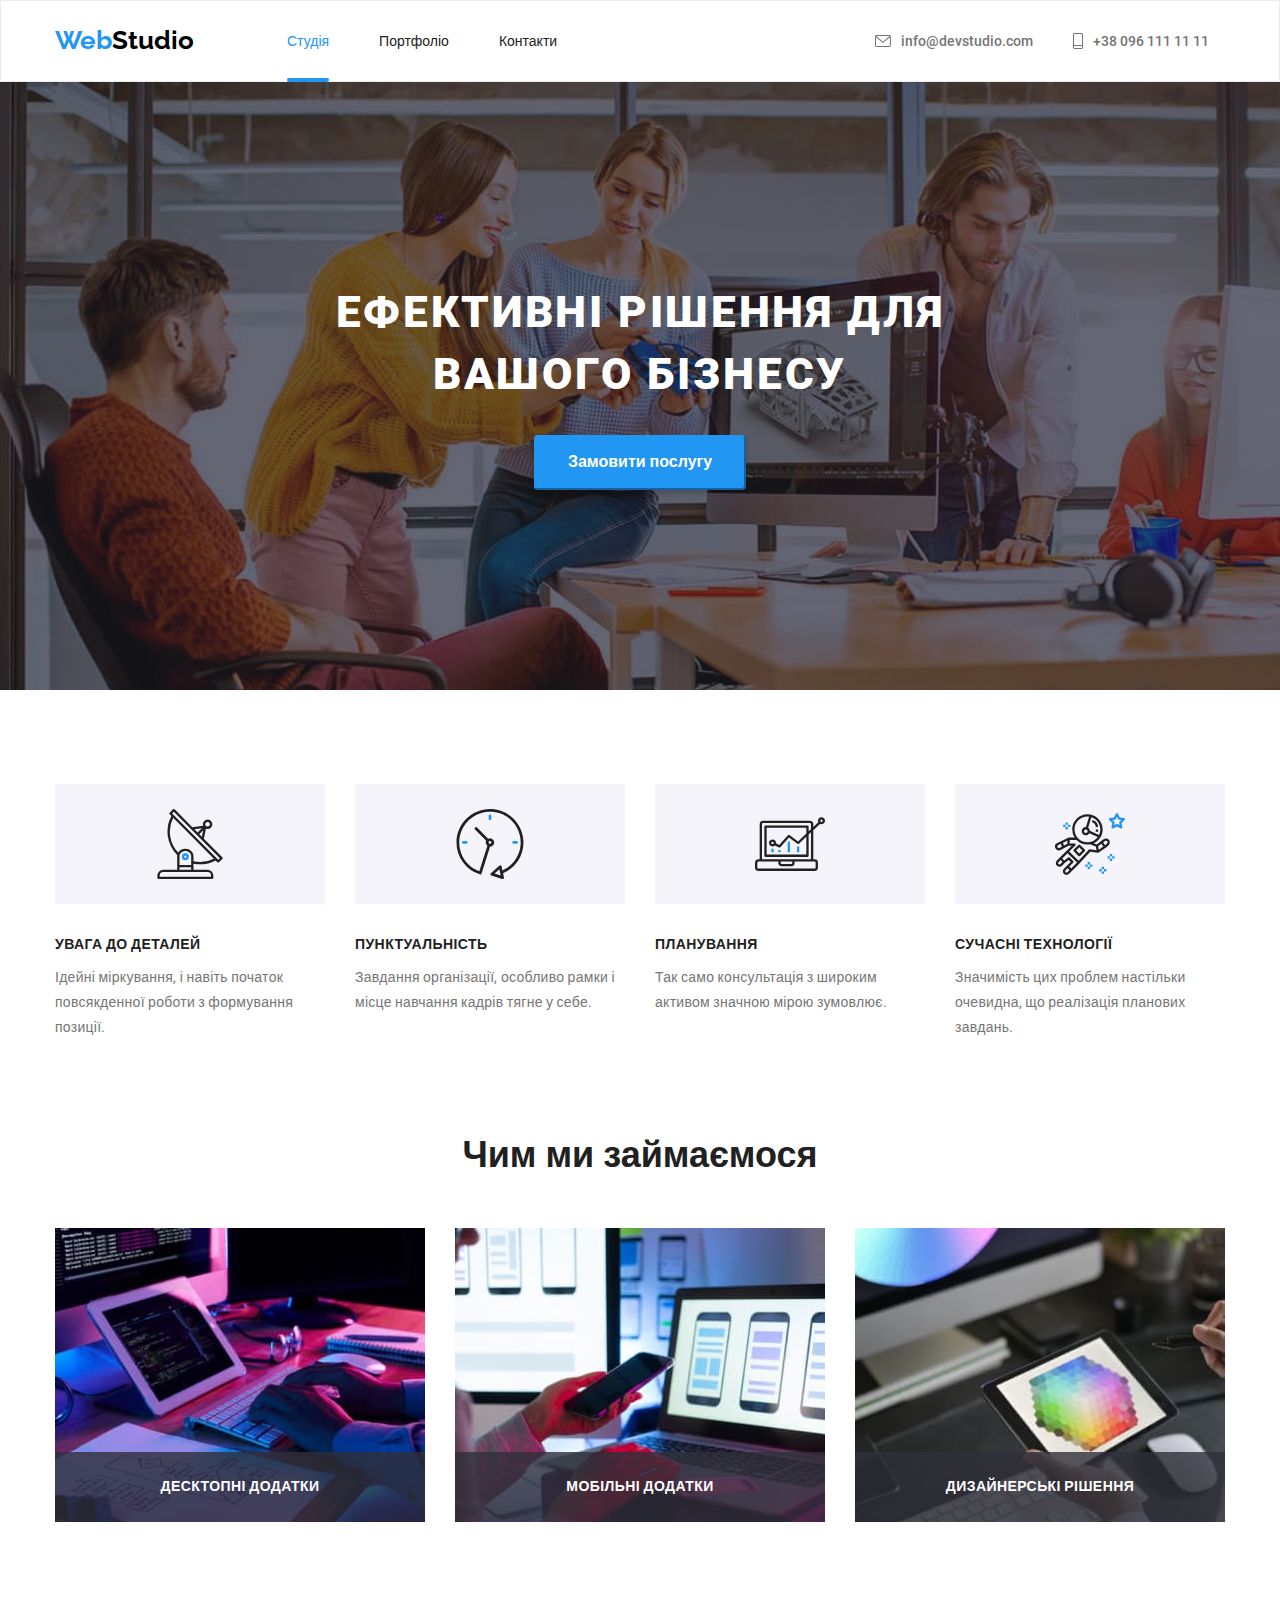
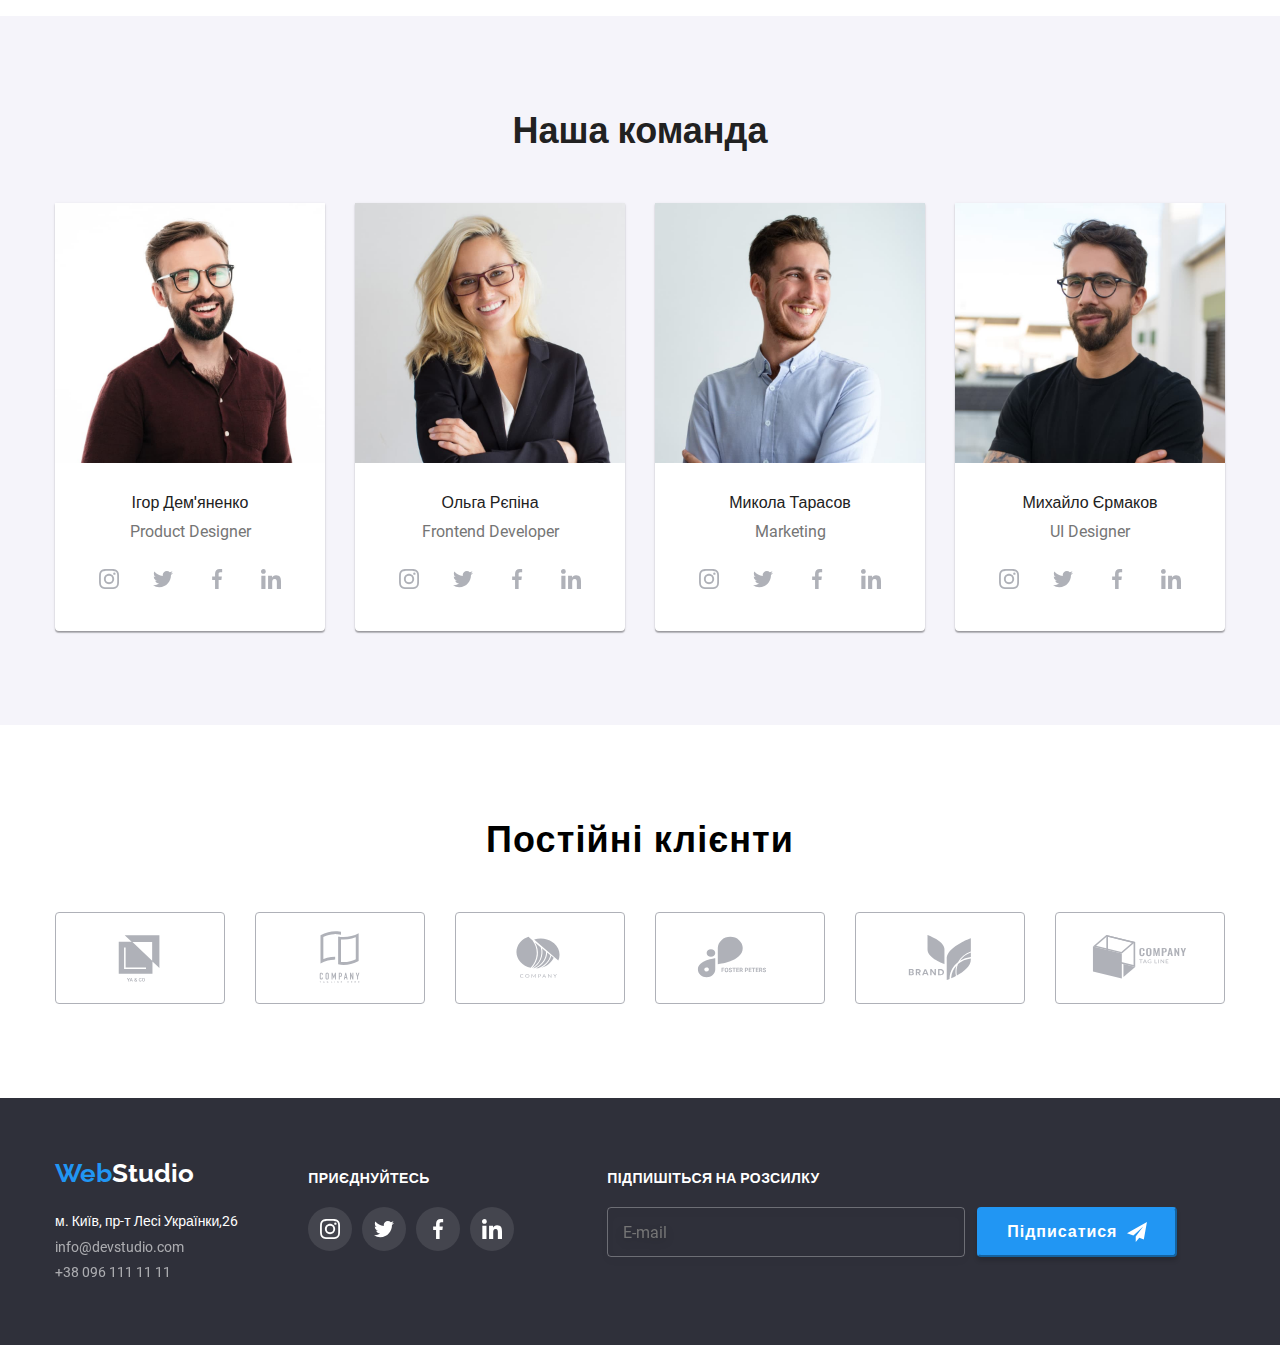
==== index.html @ 03b5e22e "Test BAM v1.3" ====
<!DOCTYPE html>
<html lang="uk">
<head>
  <meta charset="UTF-8">
  <meta http-equiv="X-UA-Compatible" content="IE=edge">
  <meta name="viewport" content="width=device-width, initial-scale=1.0">
  <title>Document</title>
  <link rel="stylesheet" href="https://cdn.jsdelivr.net/npm/modern-normalize@1.1.0/modern-normalize.min.css">
  <link href="https://fonts.googleapis.com/css2?family=Raleway:wght@700&family=Roboto:wght@400;500;700;900&display=swap"
    rel="stylesheet">
  <link rel="stylesheet" href="./css/main.min.css">
</head>
<body>
  <header class="header"> 
    <div class="container container__flex">
    <nav class="navigation">
      <a href="index.html" class="logo logo__header" >
        Web<span class="logo_dark">Studio</span></a>
      <ul class="site-nav">
        <li class="site-nav__list"> <a href="./index.html" class="site-nav__link site-nav__link_accent">Студія</a></li>
        <li class="site-nav__list"> <a href="./portfolio.html" class="site-nav__link">Портфоліо</a></li>
        <li class="site-nav__list"> <a href="" class="site-nav__link">Контакти</a></li>
      </ul>
    </nav>
    <ul class="auth-nav auth-nav__position">
      <li class="auth-nav__mail">
        <a href="mailto:info@devstudio.com" class="auth-nav__link">
          <svg aria-label="Імейл" class="auth-nav__icon" width="16px" height="12px">
        <use href="./images/SVG/symbol-defs.svg#icon-mail"></use>
        </svg>info@devstudio.com</a></li>
      <li class="auth-nav__tel">
        <a href="tell:+380961111111" class="auth-nav__link">
          <svg aria-label="Телефон" class="auth-nav__icon" width="10px" height="16px">
          <use href="./images/SVG/symbol-defs.svg#icon-phone"></use>
        </svg>+38 096 111 11 11</a></li>
    </ul>
  </div>
  </header>
  <main>
    <section class="main main__position">
      <div class="main__container">
    <h1 class="main__title">Ефективні рішення для вашого бізнесу</h1>
    <button type="button" class="button" data-modal-open>Замовити послугу</button>
      </div>
    </section>
  <section class="about-us about-us__position">
    <div class="container">
    <ul class="about-us__list"> 
    <li class="about-us__element">
      <div class="about-us__block">
      <svg width="70px" height="70px" aria-label="Антена">
      <use href="./images/SVG/symbol-defs.svg#icon-antenna"></use>
    </svg>
    </div>
      <h2 class="about-us__title">УВАГА ДО ДЕТАЛЕЙ</h2>
      <p class="about-us__description">Ідейні міркування, і навіть початок повсякденної роботи з формування позиції.</p>
    </li>
    <li class="about-us__element">
      <div class="about-us__block">
      <svg width="70px" height="70px" aria-label="Годинник">
        <use href="./images/SVG/symbol-defs.svg#icon-clock"></use>
      </svg>
    </div>
      <h2 class="about-us__title">ПУНКТУАЛЬНІСТЬ</h2>
      <p class="about-us__description">Завдання організації, особливо рамки і місце навчання кадрів тягне у себе.</p>
    </li>
    <li class="about-us__element">
      <div class="about-us__block">
      <svg width="70px" height="70px" aria-label="Діаграмма">
        <use href="./images/SVG/symbol-defs.svg#icon-diagram"></use>
      </svg>
    </div>
      <h2 class="about-us__title">ПЛАНУВАННЯ</h2>
      <p class="about-us__description">Так само консультація з широким активом значною мірою зумовлює.</p>
    </li>
    <li class="about-us__element">
      <div class="about-us__block">
      <svg width="70px" height="70px" aria-label="Астронавт">
        <use href="./images/SVG/symbol-defs.svg#icon-astronaut"></use>
      </svg>
    </div>
      <h2 class="about-us__title">СУЧАСНІ ТЕХНОЛОГІЇ</h2>
      <p class="about-us__description">Значимість цих проблем настільки очевидна, що реалізація планових завдань.</p>
    </li>
  </ul>
</div>
  </section>
  <section class="examples examples__position">
    <div class="container container__position_xmpls">
    <h2 class="examples__title">Чим ми займаємося</h2>
    <ul class="examples__list">
    <li class="examples__element">
      <img src="./images/about/img_1.jpg" alt="Розробка" width="370" height="294">
    <p class="examples__description">Десктопні додатки</p>
  </li>
    <li class="examples__element">
      <img src="./images/about/img_2.jpg" alt="Тестування" width="370" height="294">
    <p class="examples__description">Мобільні додатки</p>
</li>
    <li class="examples__element">
      <img src="./images/about/img_3.jpg" alt="Дизайн" width="370" height="294">
    <p class="examples__description">Дизайнерські рішення</p>
  </li>
    </ul>
  </div>
  </section>
  <section class="our-team our-team__paddings">
    <div class="container container__position_ourt">
    <h2 class="our-team__title">Наша команда</h2>
    <ul class="our-team__members">  
  <li class="our-team__list">
    <img src="./images/team/igor.jpg" alt="Ігор" width="270" height="260">
    <h3 class="our-team__names">Ігор Дем'яненко</h3>
    <p class="our-team__position">Product Designer</p>
    <ul class="our-team__logo">
      <li>
        <a href="https://www.instagram.com/" class="our-team__link">
      <svg width="20px" height="20px" aria-label="Інстаграм">
        <use href="./images/SVG/symbol-defs.svg#icon-instagram"></use>
      </svg>
    </a>
    </li>
    <li>
      <a href="https://twitter.com/" class="our-team__link">
      <svg width="20px" height="20px" aria-label="Твітер">
      <use href="./images/SVG/symbol-defs.svg#icon-twitter"></use>
    </svg>
  </a>
  </li>
    <li>
      <a href="https://www.facebook.com/" class="our-team__link">
      <svg width="20px" height="20px" aria-label="Фейсбук">
      <use href="./images/SVG/symbol-defs.svg#icon-facebook"></use>
    </svg>
  </a>
  </li>
    <li>
      <a href="https://www.linkedin.com/" class="our-team__link">
      <svg width="20px" height="20px" aria-label="Лінкедін">
      <use href="./images/SVG/symbol-defs.svg#icon-linkedin"></use>
    </svg>
  </a>
  </li>
</ul>
  </li>
  <li class="our-team__list">
    <img src="./images/team/olga.jpg" alt="Оля" width="270" height="260">
    <h3 class="our-team__names">Ольга Рєпіна</h3>
    <p class="our-team__position">Frontend Developer</p>
      <ul class="our-team__logo">
        <li>
          <a href="https://www.instagram.com/" class="our-team__link">
            <svg width="20px" height="20px" aria-label="Інстаграм">
              <use href="./images/SVG/symbol-defs.svg#icon-instagram"></use>
            </svg>
          </a>
        </li>
        <li>
          <a href="https://twitter.com/" class="our-team__link">
            <svg width="20px" height="20px" aria-label="Твітер">
              <use href="./images/SVG/symbol-defs.svg#icon-twitter"></use>
            </svg>
          </a>
        </li>
        <li>
          <a href="https://www.facebook.com/" class="our-team__link">
            <svg width="20px" height="20px" aria-label="Фейсбук">
              <use href="./images/SVG/symbol-defs.svg#icon-facebook"></use>
            </svg>
          </a>
        </li>
        <li>
          <a href="https://www.linkedin.com/" class="our-team__link">
            <svg width="20px" height="20px" aria-label="Лінкедін">
              <use href="./images/SVG/symbol-defs.svg#icon-linkedin"></use>
            </svg>
          </a>
        </li>
      </ul>
  </li>
  <li class="our-team__list">
    <img src="./images/team/kolya.jpg" alt="Микола" width="270" height="260">
    <h3 class="our-team__names">Микола Тарасов</h3>
    <p class="our-team__position">Marketing</p>
      <ul class="our-team__logo">
        <li>
          <a href="https://www.instagram.com/" class="our-team__link">
            <svg width="20px" height="20px" aria-label="Інстаграм">
              <use href="./images/SVG/symbol-defs.svg#icon-instagram"></use>
            </svg>
          </a>
        </li>
        <li>
          <a href="https://twitter.com/" class="our-team__link">
            <svg width="20px" height="20px" aria-label="Твітер">
              <use href="./images/SVG/symbol-defs.svg#icon-twitter"></use>
            </svg>
          </a>
        </li>
        <li>
          <a href="https://www.facebook.com/" class="our-team__link">
            <svg width="20px" height="20px" aria-label="Фейсбук">
              <use href="./images/SVG/symbol-defs.svg#icon-facebook"></use>
            </svg>
          </a>
        </li>
        <li>
          <a href="https://www.linkedin.com/" class="our-team__link">
            <svg width="20px" height="20px" aria-label="Лінкедін">
              <use href="./images/SVG/symbol-defs.svg#icon-linkedin"></use>
            </svg>
          </a>
        </li>
      </ul>
  </li>
  <li class="our-team__list">
    <img src="./images/team/mike.jpg" alt="Міша" width="270" height="260">
    <h3 class="our-team__names">Михайло Єрмаков</h3>
    <p class="our-team__position">UI Designer</p>
      <ul class="our-team__logo">
        <li>
          <a href="https://www.instagram.com/" class="our-team__link">
            <svg width="20px" height="20px" aria-label="Інстаграм">
              <use href="./images/SVG/symbol-defs.svg#icon-instagram"></use>
            </svg>
          </a>
        </li>
        <li>
          <a href="https://twitter.com/" class="our-team__link">
            <svg width="20px" height="20px" aria-label="Твітер">
              <use href="./images/SVG/symbol-defs.svg#icon-twitter"></use>
            </svg>
          </a>
        </li>
        <li>
          <a href="https://www.facebook.com/" class="our-team__link">
            <svg width="20px" height="20px" aria-label="Фейсбук">
              <use href="./images/SVG/symbol-defs.svg#icon-facebook"></use>
            </svg>
          </a>
        </li>
        <li>
          <a href="https://www.linkedin.com/" class="our-team__link">
            <svg width="20px" height="20px" aria-label="Лінкедін">
              <use href="./images/SVG/symbol-defs.svg#icon-linkedin"></use>
            </svg>
          </a>
        </li>
      </ul>
  </li>
</ul>
</div>
  </section>
  <section class="our-clients our-clients__position">
    <div class="container">
    <h2 class="our-clients__title">Постійні клієнти</h2>
    <ul class="our-clients__list">
    <li class="our-clients__example"><a href="http://www.yasolicitors.co.uk/" class="our-clients__link"> 
      <svg width="106px" height="60px" aria-label="Йа_и_ко">
        <use href="./images/SVG/symbol-defs.svg#icon-Logo_1">
        </use>
      </svg>
    </a>
  </li>
    <li class="our-clients__example"><a href="https://goit.ua/" class="our-clients__link">
      <svg width="106px" height="60px" aria-label="Гоу_айті">
      <use href="./images/SVG/symbol-defs.svg#icon-Logo_2">
      </use>
    </svg>
  </a>
</li>
    <li class="our-clients__example"><a href="https://goit.ua/" class="our-clients__link">
      <svg width="106px" height="60px" aria-label="Гоу_айті">
      <use href="./images/SVG/symbol-defs.svg#icon-Logo_3">
      </use>
    </svg>
  </a>
</li>
    <li class="our-clients__example"><a href="https://www.petersandfoster.com/" class="our-clients__link">
      <svg width="106px" height="60px" aria-label="Питерс_и_Фостер">
      <use href="./images/SVG/symbol-defs.svg#icon-Logo_4">
      </use>
    </svg>
  </a>
</li>
    <li class="our-clients__example"><a href="https://goit.ua/" class="our-clients__link">
      <svg width="106px" height="60px" aria-label="Гоу_айті">
      <use href="./images/SVG/symbol-defs.svg#icon-Logo_5">
      </use>
    </svg>
  </a>
  </li>
    <li class="our-clients__example"><a href="https://goit.ua/" class="our-clients__link">
      <svg width="106px" height="60px" aria-label="Гоу_айті">
      <use href="./images/SVG/symbol-defs.svg#icon-Logo_6">
      </use>
    </svg>
  </a>
  </li>
  </ul>
</div>
  </section>
  </main>
<footer class="footer footer__position">
  <div class="container container__position_foo">
    <div class="footer__contacts">
      <a href="index.html" class="logo logo__footer">
        Web<span class="logo_light">Studio</span></a>
          <address>
            <ul class="footer__list">
              <li><a class="footer__list_adress"target="_blank" href="https://goo.gl/maps/uGCBGbxVBMCukeLk7">м. Київ, пр-т Лесі Українки,26</a></li>
              <li><a class="footer__list_adress footer__list_adress-contacts" href="mailto:info@devstudio.com">info@devstudio.com</a></li>
              <li><a class="footer__list_adress footer__list_adress-contacts" href="tell:+380961111111">+38 096 111 11 11</a></li>
                </ul>
          </address>
    </div>
  <div class="invite invite__position">
    <h2 class="invite__title">приєднуйтесь</h2>
      <ul class="invite__list">
        <li>
          <a href="https://www.instagram.com/" class="invite__link">
            <svg width="20px" height="20px" aria-label="Інстаграм">
              <use href="./images/SVG/symbol-defs.svg#icon-instagram"></use>
                </svg>
                  </a>
                    </li>
        <li>
          <a href="https://twitter.com/" class="invite__link">
            <svg width="20px" height="20px" aria-label="Твітер">
              <use href="./images/SVG/symbol-defs.svg#icon-twitter"></use>
                </svg>
                  </a>
                    </li>
        <li>
          <a href="https://www.facebook.com/" class="invite__link">
            <svg width="20px" height="20px" aria-label="Фейсбук">
              <use href="./images/SVG/symbol-defs.svg#icon-facebook"></use>
                </svg>
                  </a>
                    </li>
        <li>
          <a href="https://www.linkedin.com/" class="invite__link">
            <svg width="20px" height="20px" aria-label="Лінкедін">
              <use href="./images/SVG/symbol-defs.svg#icon-linkedin"></use>
                </svg>
                  </a>
                    </li>
      </ul>
  </div>
  <div>
  <form class="invite-button">
    <label>
            <span class="invite-button__text">Підпишіться на розсилку</span>
            <input class="invite-button__input" name="Підписка" type="email" placeholder="E-mail" required>
        </label>
        <button type="submit" class="button invite-button__footer">
            Підписатися
            <svg width="24px" height="24px">
                <use href="./images/SVG/symbol-defs.svg#icon-send"></use></svg>
        </button>
      </form>
    </div>
    </div>
    </div>
    </footer>
  <div class="backdrop backdrop__is-hidden" data-modal>
    <div class="modal">
      <button type="button" class="modal__btn-close" data-modal-close>
        <svg aria-label="Закрити вікно" width="18" height="18">
          <use href="./images/SVG/symbol-defs.svg#icon-close"></use>
        </svg>
      </button>
      <p class="modal__title">Залиште свої дані, ми вам передзвонимо</p>
        <form class="modal__form">
          <label>
            <span class="modal__span">Ім'я</span>
          <div class="modal__svg">
            <input class="modal__input" name="Ім'я" type="text" required pattern="[a-zA-Zа-яА-ЯІіЇї']+">
          <svg aria-label="Персона" width="18px" height="18px" class="modal__svg-img">
            <use href="./images/SVG/symbol-defs.svg#icon-person"></use>
          </svg>
        </div>
        </label>
        <label>
          <span class="modal__span">Телефон</span>
          <div class="modal__svg">
          <input class="modal__input" name="Телефон" type="tel" required pattern="[0-9]{3}-[0-9]{3}-[0-9]{2}-[0-9]{2}" title="xxx-xxx-xx-xx">
          <svg aria-label="Телефон" width="18px" height="18px" class="modal__svg-img">
            <use href="./images/SVG/symbol-defs.svg#icon-phone-black"></use>
          </svg>
        </div>
        </label>
        <label>
          <span class="modal__span">Пошта</span>
          <div class="modal__svg">
          <input class="modal__input" name="Пошта" type="email" required>
          <svg aria-label="Лист" width="18px" height="18px" class="modal__svg-img">
            <use href="./images/SVG/symbol-defs.svg#icon-email"></use>
          </svg>
        </div>
        </label>
        <label>
          <span class="modal__span">Коментар</span>
        <textarea class="modal__textarea" name="Коментар" placeholder="Введіть текст"></textarea>
      </label>
      <label class="modal__checkbox">
        <input class="modal__input-checkbox" type="checkbox" name="Умови договору" required>
        <svg class="modal__svg-border" width="16px" height="15px">
          <use href="./images/SVG/symbol-defs.svg#icon-Vector"></use>
        </svg>
        <svg class="modal__svg-focus" width="16px" height="15px">
          <use href="./images/SVG/symbol-defs.svg#icon-check"></use>
        </svg>
        <span class="modal__span-checkbox">Погоджуюся з розсилкою та приймаю&nbsp;</span>  
        <a class="modal__link" href="">Умови договору</a>
      </label>
      <button type="submit" class="button modal__button_send">Відправити</button>
        </form>
  </div>
  </div>
  <script src="./javascript/modal.js"></script>
</body>
</html>
---- css/main.min.css ----
:root{--logo-span: #000000;--buttons-links: #2196F3;--title-color: #212121;--txt-about: #757575;--adress-color: #FFFFFF;--buttons-bg: #F5F4FA;--background-color: #2F303A;--link-active: red;--border-color: #EEEEEE;--border-header-color: #ECECEC;--bg-main: #C4C4C4;--clients-border: #AFB1B8;--color-blue-two: #188CE8}@font-face{font-family:"Raleway";font-style:normal;font-weight:700;src:url("/fonts/raleway700/");src:local("Raleway"),url("/fonts/raleway700/raleway-v28-latin-700.eot") format("embedded-opentype"),url("/fonts/raleway700/raleway-v28-latin-700.woff2") format("woff2"),url("/fonts/raleway700/raleway-v28-latin-700.woff") format("woff"),url("/fonts/raleway700/raleway-v28-latin-700.ttf") format("truetype"),url("/fonts/raleway700/raleway-v28-latin-700.svg") format("svg")}@font-face{font-family:"Roboto";font-style:normal;font-weight:400;src:url("/fonts/roboto400/");src:local("Roboto"),url("/fonts/roboto400/roboto-v30-latin-regular.eot") format("embedded-opentype"),url("/fonts/roboto400/roboto-v30-latin-regular.woff2") format("woff2"),url("/fonts/roboto400/roboto-v30-latin-regular.woff") format("woff"),url("/fonts/roboto400/roboto-v30-latin-regular.ttf") format("truetype"),url("/fonts/roboto400/roboto-v30-latin-regular.svg") format("svg")}@font-face{font-family:"Roboto";font-style:normal;font-weight:500;src:url("/fonts/roboto500/");src:local("Roboto"),url("/fonts/roboto500/roboto-v30-latin-500.eot") format("embedded-opentype"),url("/fonts/roboto500/roboto-v30-latin-500.woff2") format("woff2"),url("/fonts/roboto500/roboto-v30-latin-500.woff") format("woff"),url("/fonts/roboto500/roboto-v30-latin-500.ttf") format("truetype"),url("/fonts/roboto500/roboto-v30-latin-500.svg") format("svg")}@font-face{font-family:"Roboto";font-style:normal;font-weight:700;src:url("/fonts/roboto700/");src:local("Roboto"),url("/fonts/roboto700/roboto-v30-latin-700.eot") format("embedded-opentype"),url("/fonts/roboto700/roboto-v30-latin-700.woff2") format("woff2"),url("/fonts/roboto700/roboto-v30-latin-700.woff") format("woff"),url("/fonts/roboto700/roboto-v30-latin-700.ttf") format("truetype"),url("/fonts/roboto700/roboto-v30-latin-700.svg") format("svg")}.backdrop__is-hidden{visibility:hidden;opacity:0;pointer-events:none}body{font-family:Roboto,sans-serif;color:var(--logo-span)}h1,h2,h3,h4,p{margin-top:0;margin-bottom:0}img{display:block;max-width:100%;height:auto}button,a{cursor:pointer}li{list-style-type:none}a{text-decoration:none}ul,ol{margin-top:0;margin-bottom:0;padding-left:0}.container{width:1200px;margin-left:auto;margin-right:auto;padding-left:15px;padding-right:15px}.button{display:flex;align-items:center;text-align:center;font-weight:700;font-size:16px;line-height:1.9;color:var(--adress-color);border-radius:4px;padding-top:10px;padding-bottom:10px;padding-left:32px;padding-right:32px;border-color:var(--buttons-links);background-color:var(--buttons-links);box-shadow:0px 4px 4px rgba(0,0,0,.15)}.logo{font-family:Raleway,sans-serif;font-weight:700;font-size:26px;line-height:1.2;color:var(--buttons-links)}.backdrop{position:fixed;top:0;left:0;width:100%;height:100%;background-color:rgba(0,0,0,.2);z-index:100;transition:opacity 250ms cubic-bezier(0.4, 0, 0.2, 1),visibility 250ms cubic-bezier(0.4, 0, 0.2, 1)}.modal{padding:40px;position:absolute;top:50%;left:50%;transform:translate(-50%, -50%);width:528px;background-color:var(--adress-color);box-shadow:0px 1px 3px rgba(0,0,0,.12),0px 1px 1px rgba(0,0,0,.14),0px 2px 1px rgba(0,0,0,.2);border-radius:4px}.modal__btn-close{position:absolute;top:8px;right:8px;display:flex;align-items:center;justify-content:center;width:30px;height:30px;background-color:var(--adress-color);border:1px solid rgba(0,0,0,.1);border-radius:50%;transition:fill 250ms cubic-bezier(0.4, 0, 0.2, 1)}.modal__title{margin-bottom:12px;font-weight:700;font-size:20px;line-height:1.1;text-align:center;letter-spacing:.03em;color:var(--title-color)}.modal__form{display:flex;flex-direction:column;text-align:center}.modal__btn-close:hover{fill:var(--buttons-links)}.modal__span{display:block;text-align:left;margin-top:10px;margin-bottom:4px;font-size:12px;line-height:1.2;letter-spacing:.01em;color:var(--txt-about)}.modal__input{outline:none;width:100%;height:40px;padding-left:42px;border:1px solid rgba(33,33,33,.2);border-radius:4px;transition:border-color 250ms cubic-bezier(0.4, 0, 0.2, 1)}.modal__textarea{outline:none;width:100%;height:120px;border:1px solid rgba(33,33,33,.2);border-radius:4px;padding:12px 16px;resize:none;margin-bottom:20px;transition:border 250ms cubic-bezier(0.4, 0, 0.2, 1),border-radius 250ms cubic-bezier(0.4, 0, 0.2, 1)}.modal____textarea::placeholder{font-size:12px;line-height:1.2;letter-spacing:.01em;color:rgba(117,117,117,.5)}.modal__textarea:focus{border-color:var(--buttons-links)}.modal__svg{position:relative}.modal__svg-img{position:absolute;top:50%;left:12px;transform:translateY(-50%);fill:var(--title-color);transition:fill 250ms cubic-bezier(0.4, 0, 0.2, 1)}.modal__input-checkbox{appearance:none}.modal__link{text-decoration:underline;font-size:14px;line-height:1.8;letter-spacing:.03em;color:var(--buttons-links)}.modal____checkbox{display:flex;align-items:center;justify-content:center}.modal__span-checkbox{font-size:14px;line-height:1.8;letter-spacing:.03em;color:var(--txt-about)}.modal__button_send{padding-left:52px;padding-right:52px;margin:auto;margin-top:30px;width:200px;height:50px;letter-spacing:.06em;transition:background-color 250ms cubic-bezier(0.4, 0, 0.2, 1)}.modal__button:hover{background-color:var(--color-blue-two)}.modal__input:focus{border:1px solid var(--buttons-links);border-radius:4px}.modal__input:focus+.modal__svg-img{fill:var(--buttons-links)}.modal__svg-border{cursor:pointer;margin-right:9px}.modal__svg-focus{display:none;cursor:pointer;margin-right:9px}.modal__input-checkbox:checked+.modal__svg-border{display:none}.modal__input-checkbox:checked~.modal__svg-focus{display:inline-block}.header{border:1px solid var(--border-header-color)}.container__flex{display:flex;align-items:center}.navigation{display:flex;align-items:center}.logo__header{margin-right:93px;padding-top:24px;padding-bottom:25px}.logo_dark{color:var(--logo-span)}.site-nav{align-items:center;display:flex}.site-nav__link{position:relative;font-weight:500;font-size:14px;line-height:1.2;color:var(--title-color);align-items:center;transition:color 250ms cubic-bezier(0.4, 0, 0.2, 1)}.site-nav__link:hover,.site-nav :focus{color:var(--buttons-links)}.site-nav__nav_list:not(:last-child){margin-right:50px}.site-nav__list:not(:last-child){margin-right:50px}.site-nav__link_accent::after{content:"";display:block;width:100%;height:4px;background-color:var(--buttons-links);border-radius:2px;position:absolute;margin-top:28px}.site-nav__link_accent{color:var(--buttons-links)}.auth-nav{display:flex;align-items:center;justify-content:flex-end}.auth-nav__position{margin-left:318px}.auth-nav__link:hover,.auth-nav :focus{color:var(--buttons-links);fill:var(--buttons-links)}.auth-nav__link{display:flex;font-weight:500;font-size:14px;line-height:1.2;color:var(--txt-about);align-items:center;margin-right:10px;transition:color 250ms cubic-bezier(0.4, 0, 0.2, 1),fill 250ms cubic-bezier(0.4, 0, 0.2, 1)}.auth-nav__icon{margin-right:10px;fill:currentColor}.auth-nav__tel{margin-left:30px}.main{background-color:var(--bg-main);background-repeat:no-repeat;background-image:linear-gradient(rgba(47, 48, 58, 0.4), rgba(47, 48, 58, 0.4)),url(../images/about/bgtitle.jpg);background-size:cover;max-width:1600px}.main__position{padding-bottom:200px;padding-top:200px}.main__container{display:flex;flex-direction:column;align-items:center;text-align:center}.main__title{width:696px;margin-bottom:30px;text-transform:uppercase;font-weight:900;font-size:44px;letter-spacing:.06em;line-height:1.4;color:var(--adress-color)}.about-us__position{padding-top:94px}.about-us__list{display:flex}.about-us__block{width:270px;height:120px;display:flex;justify-content:center;align-items:center;margin-bottom:30px;background-color:var(--buttons-bg)}.about-us__title{margin-bottom:10px;font-weight:700;font-size:14px;line-height:1.5;color:var(--title-color);letter-spacing:.03em}.about-us__element:not(:last-child){margin-right:30px}.about-us__description{font-size:14px;line-height:1.8;color:var(--txt-about);letter-spacing:.02em}.examples__position{padding-top:94px;padding-bottom:94px}.examples__list{display:flex}.examples__title{font-weight:700;font-size:36px;line-height:1.2;color:var(--title-color);margin-bottom:50px}.examples__element{position:relative}.examples__element:not(:last-child){margin-right:30px}.examples__description{display:flex;align-items:center;justify-content:center;position:absolute;bottom:0;width:100%;height:70px;background-color:rgba(47,48,58,.8);font-weight:700;font-size:14px;line-height:1.1;text-align:center;letter-spacing:.03em;text-transform:uppercase;color:var(--adress-color)}.container__position_xmpls{display:flex;flex-direction:column;text-align:center}.our-team{background-color:var(--buttons-bg)}.our-team__paddings{padding-top:94px;padding-bottom:94px}.our-team__logo{display:flex;gap:10px;padding-bottom:30px;justify-content:center}.our-team__link{display:flex;fill:var(--clients-border);width:44px;height:44px;border-radius:50%;align-items:center;justify-content:center;transition:background-color 250ms cubic-bezier(0.4, 0, 0.2, 1)}.our-team__link:hover,.our-team :focus{fill:var(--adress-color);background-color:var(--buttons-links)}.our-team__title{font-weight:700;font-size:36px;line-height:1.2;color:var(--title-color);margin-bottom:50px;text-align:center}.our-team__title{font-weight:700;font-size:36px;line-height:1.2;color:var(--title-color);margin-bottom:50px;text-align:center}.our-team__names{font-weight:500;font-size:16px;line-height:1.2;color:var(--title-color);padding-top:30px;margin-bottom:10px;text-align:center}.our-team__position{font-size:16px;line-height:1.2;color:var(--txt-about);margin-bottom:16px;text-align:center}.our-team__members{display:flex}.our-team__list:not(:last-child){margin-right:30px}.our-team__list{background-color:var(--adress-color);box-shadow:0px 1px 3px rgba(0,0,0,.12),0px 1px 1px rgba(0,0,0,.14),0px 2px 1px rgba(0,0,0,.2);border-radius:0px 0px 4px 4px}.container__position_ourt{display:flex;flex-direction:column}.our-clients__position{padding-top:94px;padding-bottom:94px}.our-clients__title{margin-bottom:50px;font-weight:700;font-size:36px;line-height:1.2;letter-spacing:.03em;text-align:center}.our-clients__list{display:flex;gap:30px}.our-clients__link{width:170px;height:92px;display:flex;justify-content:center;align-items:center;border:1px solid var(--clients-border);border-radius:4px;fill:#afb1b8;transition:fill 250ms cubic-bezier(0.4, 0, 0.2, 1),border-color 250ms cubic-bezier(0.4, 0, 0.2, 1)}.our-clients__link:hover,.our-clients :focus{fill:var(--buttons-links);border-color:var(--buttons-links)}.footer{background-color:var(--background-color)}.footer__position{padding-top:60px;padding-bottom:60px}.footer__contacts{display:flex;flex-direction:column}.footer__footer{margin-bottom:20px}.footer__list_adress{font-style:normal;font-size:14px;line-height:1.8;color:var(--adress-color);transition:color 250ms cubic-bezier(0.4, 0, 0.2, 1)}.footer__list_adress-contacts{font-size:14px;line-height:1.8;color:var(--adress-color);opacity:60%}.footer__list_adress:hover,.footer :focus{color:var(--buttons-links)}.container__position_foo{display:flex;align-items:flex-start}.logo__footer{margin-bottom:20px}.logo_light{color:var(--adress-color)}.invite{display:flex;flex-direction:column}.invite__position{margin-left:70px;margin-right:93px}.invite__title{font-weight:700;font-size:14px;line-height:1.2;letter-spacing:.03em;text-transform:uppercase;color:var(--adress-color);padding-top:12px;margin-bottom:20px}.invite__list{padding-bottom:0;display:flex;gap:10px;padding-bottom:30px;justify-content:center}.invite__link{display:flex;width:44px;height:44px;border-radius:50%;align-items:center;justify-content:center;background:rgba(255,255,255,.1);fill:var(--adress-color);transition:background-color 250ms cubic-bezier(0.4, 0, 0.2, 1)}.invite__link:hover,.invite :focus{background-color:var(--buttons-links)}.invite-button{display:flex;align-items:flex-end}.invite-button__text{display:block;font-weight:700;font-size:14px;line-height:1.2;letter-spacing:.03em;text-transform:uppercase;color:var(--adress-color);margin-bottom:20px;margin-top:12px}.invite-button__input{width:358px;height:50px;border:1px solid rgba(255,255,255,.3);filter:drop-shadow(0px 4px 4px rgba(0, 0, 0, 0.15));border-radius:4px;outline:none;background-color:rgba(0,0,0,0);margin-right:12px;padding:15px;color:var(--adress-color)}.invite-button__footer{width:200px;height:50px;letter-spacing:.06em;display:flex;align-items:center;padding:0 28px;gap:10px}.buttons__description-buttons:hover,.buttons :focus{box-shadow:0px 3px 1px rgba(0,0,0,.1),0px 1px 2px rgba(0,0,0,.08),0px 2px 2px rgba(0,0,0,.12);background-color:var(--buttons-links);color:var(--adress-color)}.buttons__position{padding-top:94px;padding-bottom:50px}.buttons__description-buttons{font-weight:500;font-size:16px;line-height:1.6;color:var(--title-color);border-radius:4px;border:none;transition:box-shadow 250ms cubic-bezier(0.4, 0, 0.2, 1),color 250ms cubic-bezier(0.4, 0, 0.2, 1),background-color 250ms cubic-bezier(0.4, 0, 0.2, 1);padding-top:6px;padding-bottom:6px;padding-right:22px;padding-left:22px}.buttons__container{display:flex;flex-direction:column}.buttons__title{display:none}.buttons__description{display:flex;justify-content:center;margin-bottom:50px}.buttons__list:not(:last-child){margin-right:8px}.our-projects{display:flex;flex-wrap:wrap}.our-projects__block{border-bottom:1px solid var(--border-color);border-left:1px solid var(--border-color);border-right:1px solid var(--border-color);padding-left:24px;padding-right:24px;padding-bottom:20px;padding-top:20px}.our-projects__link{display:block;transition:box-shadow 250ms cubic-bezier(0.4, 0, 0.2, 1)}.our-projects__link:hover,.our-projects :focus{box-shadow:0px 1px 1px rgba(0,0,0,.12),0px 4px 4px rgba(0,0,0,.06),1px 4px 6px rgba(0,0,0,.16)}.our-projects__list:not(:nth-child(3n)){margin-right:30px}.our-projects__list:not(:nth-child(n+7)){margin-bottom:30px}.our-projects__title{font-weight:700;font-size:18px;line-height:2;margin-bottom:4px;color:var(--title-color)}.our-projects__description{font-size:16px;line-height:1.9;color:var(--txt-about)}.our-projects__img{position:relative;overflow:hidden}.our-projects__about{position:absolute;top:0;left:0;width:100%;height:100%;transform:translateY(101%);transition:transform 250ms cubic-bezier(0.4, 0, 0.2, 1);font-size:18px;line-height:1.6;letter-spacing:.03em;color:var(--adress-color);background-color:rgba(33,150,243,.9);padding-top:63px;padding-bottom:63px;padding-left:24px;padding-right:24px}.our-projects__link:hover .our-projects__about{transform:translateY(0%)}/*# sourceMappingURL=main.min.css.map */
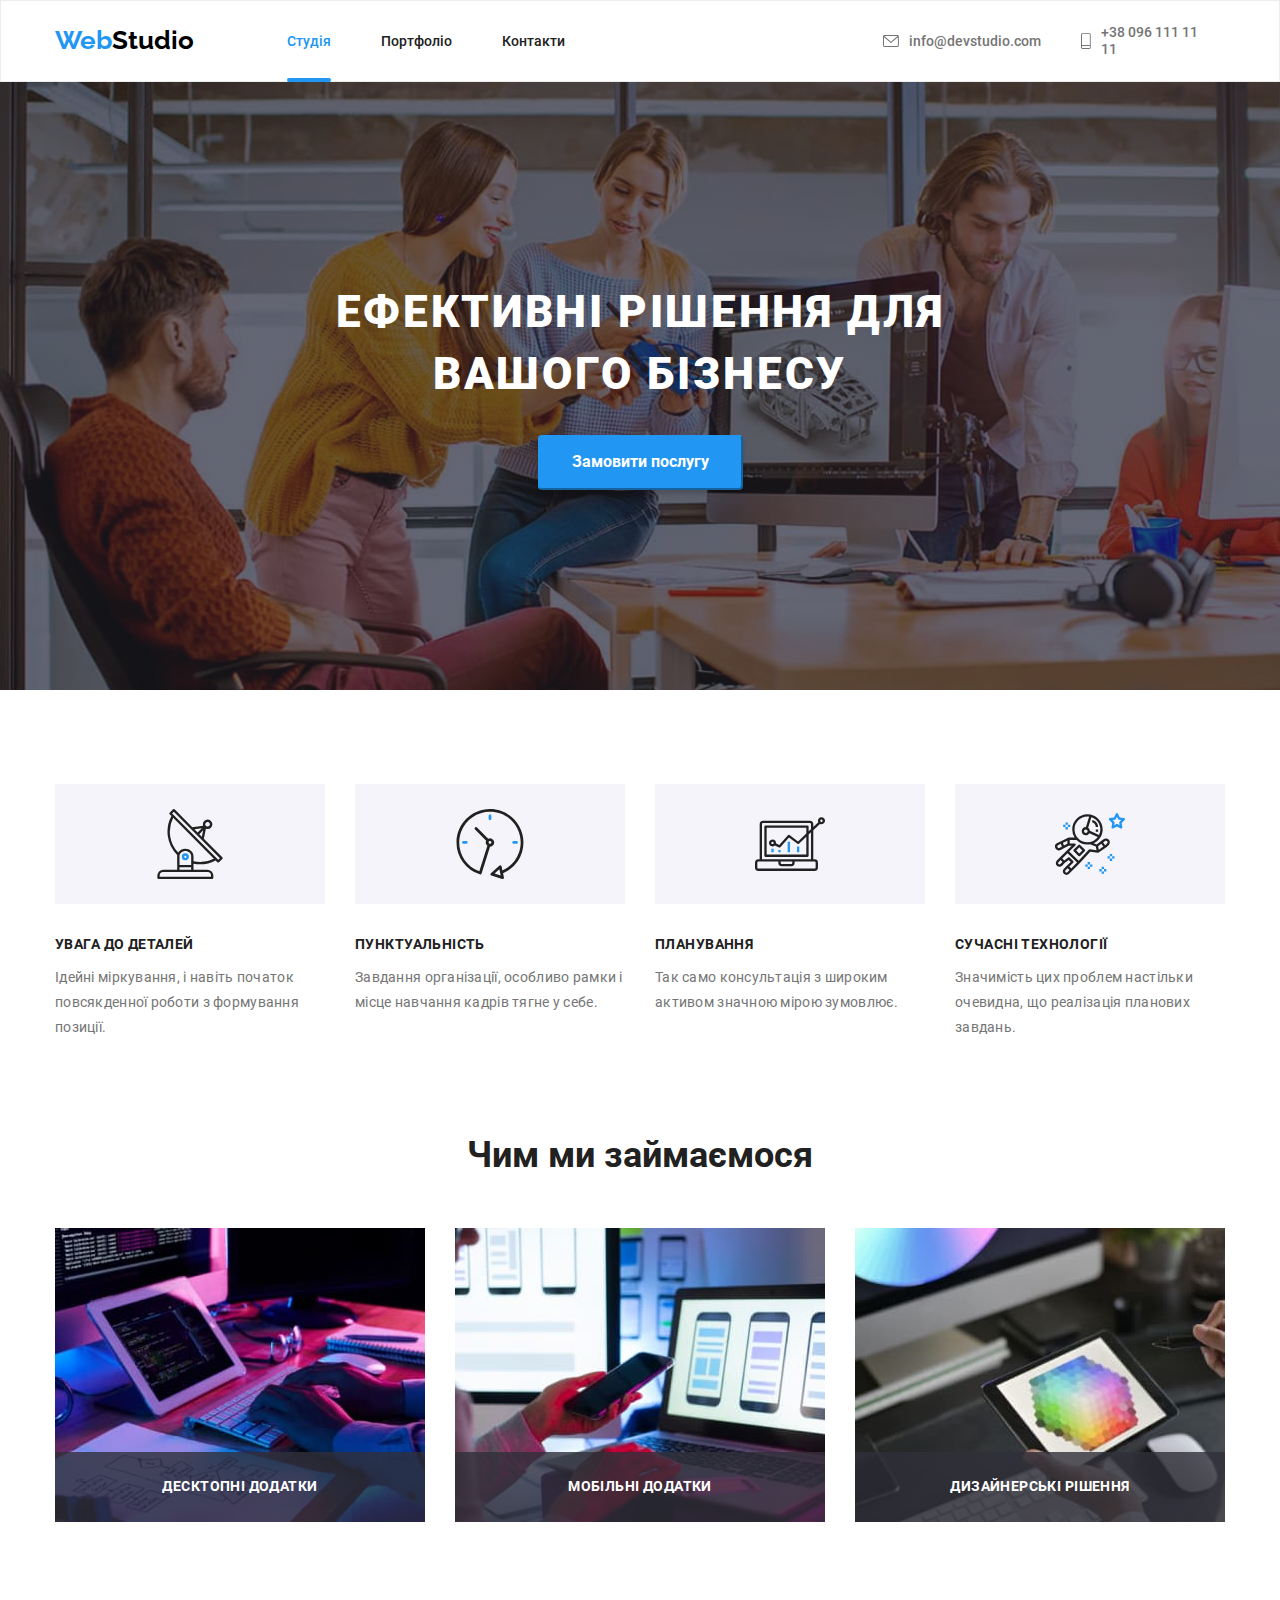
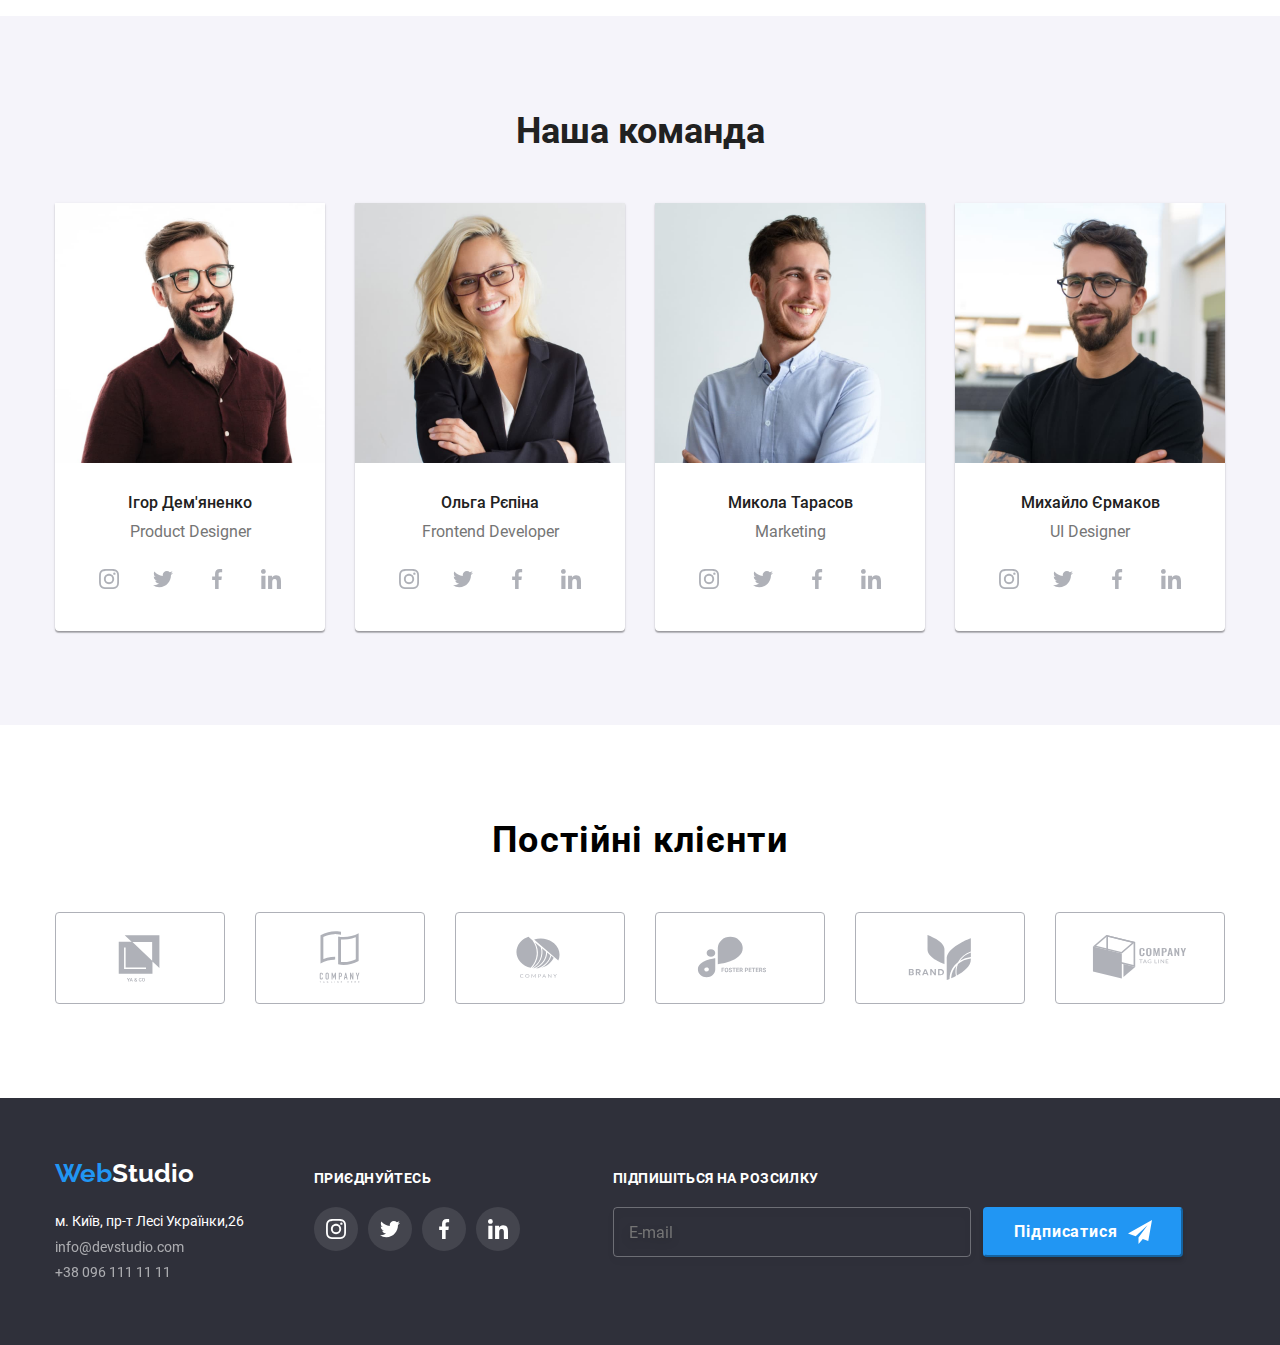
==== commit 8945a0a0: "Final v1.0" ====
--- a/index.html
+++ b/index.html
@@ -6,8 +6,6 @@
   <meta name="viewport" content="width=device-width, initial-scale=1.0">
   <title>Document</title>
   <link rel="stylesheet" href="https://cdn.jsdelivr.net/npm/modern-normalize@1.1.0/modern-normalize.min.css">
-  <link href="https://fonts.googleapis.com/css2?family=Raleway:wght@700&family=Roboto:wght@400;500;700;900&display=swap"
-    rel="stylesheet">
   <link rel="stylesheet" href="./css/main.min.css">
 </head>
 <body>
--- a/css/main.min.css
+++ b/css/main.min.css
@@ -1 +1 @@
-:root{--logo-span: #000000;--buttons-links: #2196F3;--title-color: #212121;--txt-about: #757575;--adress-color: #FFFFFF;--buttons-bg: #F5F4FA;--background-color: #2F303A;--link-active: red;--border-color: #EEEEEE;--border-header-color: #ECECEC;--bg-main: #C4C4C4;--clients-border: #AFB1B8;--color-blue-two: #188CE8}@font-face{font-family:"Raleway";font-style:normal;font-weight:700;src:url("/fonts/raleway700/");src:local("Raleway"),url("/fonts/raleway700/raleway-v28-latin-700.eot") format("embedded-opentype"),url("/fonts/raleway700/raleway-v28-latin-700.woff2") format("woff2"),url("/fonts/raleway700/raleway-v28-latin-700.woff") format("woff"),url("/fonts/raleway700/raleway-v28-latin-700.ttf") format("truetype"),url("/fonts/raleway700/raleway-v28-latin-700.svg") format("svg")}@font-face{font-family:"Roboto";font-style:normal;font-weight:400;src:url("/fonts/roboto400/");src:local("Roboto"),url("/fonts/roboto400/roboto-v30-latin-regular.eot") format("embedded-opentype"),url("/fonts/roboto400/roboto-v30-latin-regular.woff2") format("woff2"),url("/fonts/roboto400/roboto-v30-latin-regular.woff") format("woff"),url("/fonts/roboto400/roboto-v30-latin-regular.ttf") format("truetype"),url("/fonts/roboto400/roboto-v30-latin-regular.svg") format("svg")}@font-face{font-family:"Roboto";font-style:normal;font-weight:500;src:url("/fonts/roboto500/");src:local("Roboto"),url("/fonts/roboto500/roboto-v30-latin-500.eot") format("embedded-opentype"),url("/fonts/roboto500/roboto-v30-latin-500.woff2") format("woff2"),url("/fonts/roboto500/roboto-v30-latin-500.woff") format("woff"),url("/fonts/roboto500/roboto-v30-latin-500.ttf") format("truetype"),url("/fonts/roboto500/roboto-v30-latin-500.svg") format("svg")}@font-face{font-family:"Roboto";font-style:normal;font-weight:700;src:url("/fonts/roboto700/");src:local("Roboto"),url("/fonts/roboto700/roboto-v30-latin-700.eot") format("embedded-opentype"),url("/fonts/roboto700/roboto-v30-latin-700.woff2") format("woff2"),url("/fonts/roboto700/roboto-v30-latin-700.woff") format("woff"),url("/fonts/roboto700/roboto-v30-latin-700.ttf") format("truetype"),url("/fonts/roboto700/roboto-v30-latin-700.svg") format("svg")}.backdrop__is-hidden{visibility:hidden;opacity:0;pointer-events:none}body{font-family:Roboto,sans-serif;color:var(--logo-span)}h1,h2,h3,h4,p{margin-top:0;margin-bottom:0}img{display:block;max-width:100%;height:auto}button,a{cursor:pointer}li{list-style-type:none}a{text-decoration:none}ul,ol{margin-top:0;margin-bottom:0;padding-left:0}.container{width:1200px;margin-left:auto;margin-right:auto;padding-left:15px;padding-right:15px}.button{display:flex;align-items:center;text-align:center;font-weight:700;font-size:16px;line-height:1.9;color:var(--adress-color);border-radius:4px;padding-top:10px;padding-bottom:10px;padding-left:32px;padding-right:32px;border-color:var(--buttons-links);background-color:var(--buttons-links);box-shadow:0px 4px 4px rgba(0,0,0,.15)}.logo{font-family:Raleway,sans-serif;font-weight:700;font-size:26px;line-height:1.2;color:var(--buttons-links)}.backdrop{position:fixed;top:0;left:0;width:100%;height:100%;background-color:rgba(0,0,0,.2);z-index:100;transition:opacity 250ms cubic-bezier(0.4, 0, 0.2, 1),visibility 250ms cubic-bezier(0.4, 0, 0.2, 1)}.modal{padding:40px;position:absolute;top:50%;left:50%;transform:translate(-50%, -50%);width:528px;background-color:var(--adress-color);box-shadow:0px 1px 3px rgba(0,0,0,.12),0px 1px 1px rgba(0,0,0,.14),0px 2px 1px rgba(0,0,0,.2);border-radius:4px}.modal__btn-close{position:absolute;top:8px;right:8px;display:flex;align-items:center;justify-content:center;width:30px;height:30px;background-color:var(--adress-color);border:1px solid rgba(0,0,0,.1);border-radius:50%;transition:fill 250ms cubic-bezier(0.4, 0, 0.2, 1)}.modal__title{margin-bottom:12px;font-weight:700;font-size:20px;line-height:1.1;text-align:center;letter-spacing:.03em;color:var(--title-color)}.modal__form{display:flex;flex-direction:column;text-align:center}.modal__btn-close:hover{fill:var(--buttons-links)}.modal__span{display:block;text-align:left;margin-top:10px;margin-bottom:4px;font-size:12px;line-height:1.2;letter-spacing:.01em;color:var(--txt-about)}.modal__input{outline:none;width:100%;height:40px;padding-left:42px;border:1px solid rgba(33,33,33,.2);border-radius:4px;transition:border-color 250ms cubic-bezier(0.4, 0, 0.2, 1)}.modal__textarea{outline:none;width:100%;height:120px;border:1px solid rgba(33,33,33,.2);border-radius:4px;padding:12px 16px;resize:none;margin-bottom:20px;transition:border 250ms cubic-bezier(0.4, 0, 0.2, 1),border-radius 250ms cubic-bezier(0.4, 0, 0.2, 1)}.modal____textarea::placeholder{font-size:12px;line-height:1.2;letter-spacing:.01em;color:rgba(117,117,117,.5)}.modal__textarea:focus{border-color:var(--buttons-links)}.modal__svg{position:relative}.modal__svg-img{position:absolute;top:50%;left:12px;transform:translateY(-50%);fill:var(--title-color);transition:fill 250ms cubic-bezier(0.4, 0, 0.2, 1)}.modal__input-checkbox{appearance:none}.modal__link{text-decoration:underline;font-size:14px;line-height:1.8;letter-spacing:.03em;color:var(--buttons-links)}.modal____checkbox{display:flex;align-items:center;justify-content:center}.modal__span-checkbox{font-size:14px;line-height:1.8;letter-spacing:.03em;color:var(--txt-about)}.modal__button_send{padding-left:52px;padding-right:52px;margin:auto;margin-top:30px;width:200px;height:50px;letter-spacing:.06em;transition:background-color 250ms cubic-bezier(0.4, 0, 0.2, 1)}.modal__button:hover{background-color:var(--color-blue-two)}.modal__input:focus{border:1px solid var(--buttons-links);border-radius:4px}.modal__input:focus+.modal__svg-img{fill:var(--buttons-links)}.modal__svg-border{cursor:pointer;margin-right:9px}.modal__svg-focus{display:none;cursor:pointer;margin-right:9px}.modal__input-checkbox:checked+.modal__svg-border{display:none}.modal__input-checkbox:checked~.modal__svg-focus{display:inline-block}.header{border:1px solid var(--border-header-color)}.container__flex{display:flex;align-items:center}.navigation{display:flex;align-items:center}.logo__header{margin-right:93px;padding-top:24px;padding-bottom:25px}.logo_dark{color:var(--logo-span)}.site-nav{align-items:center;display:flex}.site-nav__link{position:relative;font-weight:500;font-size:14px;line-height:1.2;color:var(--title-color);align-items:center;transition:color 250ms cubic-bezier(0.4, 0, 0.2, 1)}.site-nav__link:hover,.site-nav :focus{color:var(--buttons-links)}.site-nav__nav_list:not(:last-child){margin-right:50px}.site-nav__list:not(:last-child){margin-right:50px}.site-nav__link_accent::after{content:"";display:block;width:100%;height:4px;background-color:var(--buttons-links);border-radius:2px;position:absolute;margin-top:28px}.site-nav__link_accent{color:var(--buttons-links)}.auth-nav{display:flex;align-items:center;justify-content:flex-end}.auth-nav__position{margin-left:318px}.auth-nav__link:hover,.auth-nav :focus{color:var(--buttons-links);fill:var(--buttons-links)}.auth-nav__link{display:flex;font-weight:500;font-size:14px;line-height:1.2;color:var(--txt-about);align-items:center;margin-right:10px;transition:color 250ms cubic-bezier(0.4, 0, 0.2, 1),fill 250ms cubic-bezier(0.4, 0, 0.2, 1)}.auth-nav__icon{margin-right:10px;fill:currentColor}.auth-nav__tel{margin-left:30px}.main{background-color:var(--bg-main);background-repeat:no-repeat;background-image:linear-gradient(rgba(47, 48, 58, 0.4), rgba(47, 48, 58, 0.4)),url(../images/about/bgtitle.jpg);background-size:cover;max-width:1600px}.main__position{padding-bottom:200px;padding-top:200px}.main__container{display:flex;flex-direction:column;align-items:center;text-align:center}.main__title{width:696px;margin-bottom:30px;text-transform:uppercase;font-weight:900;font-size:44px;letter-spacing:.06em;line-height:1.4;color:var(--adress-color)}.about-us__position{padding-top:94px}.about-us__list{display:flex}.about-us__block{width:270px;height:120px;display:flex;justify-content:center;align-items:center;margin-bottom:30px;background-color:var(--buttons-bg)}.about-us__title{margin-bottom:10px;font-weight:700;font-size:14px;line-height:1.5;color:var(--title-color);letter-spacing:.03em}.about-us__element:not(:last-child){margin-right:30px}.about-us__description{font-size:14px;line-height:1.8;color:var(--txt-about);letter-spacing:.02em}.examples__position{padding-top:94px;padding-bottom:94px}.examples__list{display:flex}.examples__title{font-weight:700;font-size:36px;line-height:1.2;color:var(--title-color);margin-bottom:50px}.examples__element{position:relative}.examples__element:not(:last-child){margin-right:30px}.examples__description{display:flex;align-items:center;justify-content:center;position:absolute;bottom:0;width:100%;height:70px;background-color:rgba(47,48,58,.8);font-weight:700;font-size:14px;line-height:1.1;text-align:center;letter-spacing:.03em;text-transform:uppercase;color:var(--adress-color)}.container__position_xmpls{display:flex;flex-direction:column;text-align:center}.our-team{background-color:var(--buttons-bg)}.our-team__paddings{padding-top:94px;padding-bottom:94px}.our-team__logo{display:flex;gap:10px;padding-bottom:30px;justify-content:center}.our-team__link{display:flex;fill:var(--clients-border);width:44px;height:44px;border-radius:50%;align-items:center;justify-content:center;transition:background-color 250ms cubic-bezier(0.4, 0, 0.2, 1)}.our-team__link:hover,.our-team :focus{fill:var(--adress-color);background-color:var(--buttons-links)}.our-team__title{font-weight:700;font-size:36px;line-height:1.2;color:var(--title-color);margin-bottom:50px;text-align:center}.our-team__title{font-weight:700;font-size:36px;line-height:1.2;color:var(--title-color);margin-bottom:50px;text-align:center}.our-team__names{font-weight:500;font-size:16px;line-height:1.2;color:var(--title-color);padding-top:30px;margin-bottom:10px;text-align:center}.our-team__position{font-size:16px;line-height:1.2;color:var(--txt-about);margin-bottom:16px;text-align:center}.our-team__members{display:flex}.our-team__list:not(:last-child){margin-right:30px}.our-team__list{background-color:var(--adress-color);box-shadow:0px 1px 3px rgba(0,0,0,.12),0px 1px 1px rgba(0,0,0,.14),0px 2px 1px rgba(0,0,0,.2);border-radius:0px 0px 4px 4px}.container__position_ourt{display:flex;flex-direction:column}.our-clients__position{padding-top:94px;padding-bottom:94px}.our-clients__title{margin-bottom:50px;font-weight:700;font-size:36px;line-height:1.2;letter-spacing:.03em;text-align:center}.our-clients__list{display:flex;gap:30px}.our-clients__link{width:170px;height:92px;display:flex;justify-content:center;align-items:center;border:1px solid var(--clients-border);border-radius:4px;fill:#afb1b8;transition:fill 250ms cubic-bezier(0.4, 0, 0.2, 1),border-color 250ms cubic-bezier(0.4, 0, 0.2, 1)}.our-clients__link:hover,.our-clients :focus{fill:var(--buttons-links);border-color:var(--buttons-links)}.footer{background-color:var(--background-color)}.footer__position{padding-top:60px;padding-bottom:60px}.footer__contacts{display:flex;flex-direction:column}.footer__footer{margin-bottom:20px}.footer__list_adress{font-style:normal;font-size:14px;line-height:1.8;color:var(--adress-color);transition:color 250ms cubic-bezier(0.4, 0, 0.2, 1)}.footer__list_adress-contacts{font-size:14px;line-height:1.8;color:var(--adress-color);opacity:60%}.footer__list_adress:hover,.footer :focus{color:var(--buttons-links)}.container__position_foo{display:flex;align-items:flex-start}.logo__footer{margin-bottom:20px}.logo_light{color:var(--adress-color)}.invite{display:flex;flex-direction:column}.invite__position{margin-left:70px;margin-right:93px}.invite__title{font-weight:700;font-size:14px;line-height:1.2;letter-spacing:.03em;text-transform:uppercase;color:var(--adress-color);padding-top:12px;margin-bottom:20px}.invite__list{padding-bottom:0;display:flex;gap:10px;padding-bottom:30px;justify-content:center}.invite__link{display:flex;width:44px;height:44px;border-radius:50%;align-items:center;justify-content:center;background:rgba(255,255,255,.1);fill:var(--adress-color);transition:background-color 250ms cubic-bezier(0.4, 0, 0.2, 1)}.invite__link:hover,.invite :focus{background-color:var(--buttons-links)}.invite-button{display:flex;align-items:flex-end}.invite-button__text{display:block;font-weight:700;font-size:14px;line-height:1.2;letter-spacing:.03em;text-transform:uppercase;color:var(--adress-color);margin-bottom:20px;margin-top:12px}.invite-button__input{width:358px;height:50px;border:1px solid rgba(255,255,255,.3);filter:drop-shadow(0px 4px 4px rgba(0, 0, 0, 0.15));border-radius:4px;outline:none;background-color:rgba(0,0,0,0);margin-right:12px;padding:15px;color:var(--adress-color)}.invite-button__footer{width:200px;height:50px;letter-spacing:.06em;display:flex;align-items:center;padding:0 28px;gap:10px}.buttons__description-buttons:hover,.buttons :focus{box-shadow:0px 3px 1px rgba(0,0,0,.1),0px 1px 2px rgba(0,0,0,.08),0px 2px 2px rgba(0,0,0,.12);background-color:var(--buttons-links);color:var(--adress-color)}.buttons__position{padding-top:94px;padding-bottom:50px}.buttons__description-buttons{font-weight:500;font-size:16px;line-height:1.6;color:var(--title-color);border-radius:4px;border:none;transition:box-shadow 250ms cubic-bezier(0.4, 0, 0.2, 1),color 250ms cubic-bezier(0.4, 0, 0.2, 1),background-color 250ms cubic-bezier(0.4, 0, 0.2, 1);padding-top:6px;padding-bottom:6px;padding-right:22px;padding-left:22px}.buttons__container{display:flex;flex-direction:column}.buttons__title{display:none}.buttons__description{display:flex;justify-content:center;margin-bottom:50px}.buttons__list:not(:last-child){margin-right:8px}.our-projects{display:flex;flex-wrap:wrap}.our-projects__block{border-bottom:1px solid var(--border-color);border-left:1px solid var(--border-color);border-right:1px solid var(--border-color);padding-left:24px;padding-right:24px;padding-bottom:20px;padding-top:20px}.our-projects__link{display:block;transition:box-shadow 250ms cubic-bezier(0.4, 0, 0.2, 1)}.our-projects__link:hover,.our-projects :focus{box-shadow:0px 1px 1px rgba(0,0,0,.12),0px 4px 4px rgba(0,0,0,.06),1px 4px 6px rgba(0,0,0,.16)}.our-projects__list:not(:nth-child(3n)){margin-right:30px}.our-projects__list:not(:nth-child(n+7)){margin-bottom:30px}.our-projects__title{font-weight:700;font-size:18px;line-height:2;margin-bottom:4px;color:var(--title-color)}.our-projects__description{font-size:16px;line-height:1.9;color:var(--txt-about)}.our-projects__img{position:relative;overflow:hidden}.our-projects__about{position:absolute;top:0;left:0;width:100%;height:100%;transform:translateY(101%);transition:transform 250ms cubic-bezier(0.4, 0, 0.2, 1);font-size:18px;line-height:1.6;letter-spacing:.03em;color:var(--adress-color);background-color:rgba(33,150,243,.9);padding-top:63px;padding-bottom:63px;padding-left:24px;padding-right:24px}.our-projects__link:hover .our-projects__about{transform:translateY(0%)}/*# sourceMappingURL=main.min.css.map */+:root{--logo-span: #000000;--buttons-links: #2196F3;--title-color: #212121;--txt-about: #757575;--adress-color: #FFFFFF;--buttons-bg: #F5F4FA;--background-color: #2F303A;--link-active: red;--border-color: #EEEEEE;--border-header-color: #ECECEC;--bg-main: #C4C4C4;--clients-border: #AFB1B8;--color-blue-two: #188CE8}@font-face{font-family:"Raleway";font-style:normal;font-weight:700;src:local("Raleway"),url("/fonts/raleway700/raleway-v28-latin_cyrillic-700.woff2") format("woff2"),url("/fonts/raleway700/raleway-v28-latin_cyrillic-700.woff") format("woff")}@font-face{font-family:"Roboto";font-style:normal;font-weight:400;src:local("Roboto"),url("/fonts/roboto400/roboto-v30-latin_cyrillic-regular.woff2") format("woff2"),url("/fonts/roboto400/roboto-v30-latin_cyrillic-regular.woff") format("woff")}@font-face{font-family:"Roboto";font-style:normal;font-weight:500;src:local("Roboto"),url("/fonts/roboto500/roboto-v30-latin_cyrillic-500.woff2") format("woff2"),url("/fonts/roboto500/roboto-v30-latin_cyrillic-500.woff") format("woff")}@font-face{font-family:"Roboto";font-style:normal;font-weight:700;src:local("Roboto"),url("/fonts/roboto700/roboto-v30-latin_cyrillic-700.woff2") format("woff2"),url("/fonts/roboto700/roboto-v30-latin_cyrillic-700.woff") format("woff")}@font-face{font-family:"Roboto";font-style:normal;font-weight:900;src:local("Roboto"),url("/fonts/roboto900/roboto-v30-latin_cyrillic-900.woff2") format("woff2"),url("/fonts/roboto900/roboto-v30-latin_cyrillic-900.woff") format("woff")}.backdrop__is-hidden{visibility:hidden;opacity:0;pointer-events:none}body{font-family:Roboto,sans-serif;color:var(--logo-span)}h1,h2,h3,h4,p{margin-top:0;margin-bottom:0}img{display:block;max-width:100%;height:auto}button,a{cursor:pointer}li{list-style-type:none}a{text-decoration:none}ul,ol{margin-top:0;margin-bottom:0;padding-left:0}.container{width:1200px;margin-left:auto;margin-right:auto;padding-left:15px;padding-right:15px}.button{display:flex;align-items:center;justify-content:center;font-weight:700;font-size:16px;line-height:1.9;color:var(--adress-color);border-radius:4px;padding-top:10px;padding-bottom:10px;padding-left:32px;padding-right:32px;border-color:var(--buttons-links);background-color:var(--buttons-links);box-shadow:0px 4px 4px rgba(0,0,0,.15)}.logo{font-family:Raleway,sans-serif;font-weight:700;font-size:26px;line-height:1.2;color:var(--buttons-links)}.backdrop{position:fixed;top:0;left:0;width:100%;height:100%;background-color:rgba(0,0,0,.2);z-index:100;transition:opacity 250ms cubic-bezier(0.4, 0, 0.2, 1),visibility 250ms cubic-bezier(0.4, 0, 0.2, 1)}.modal{padding:40px;position:absolute;top:50%;left:50%;transform:translate(-50%, -50%);width:528px;background-color:var(--adress-color);box-shadow:0px 1px 3px rgba(0,0,0,.12),0px 1px 1px rgba(0,0,0,.14),0px 2px 1px rgba(0,0,0,.2);border-radius:4px}.modal__btn-close{display:flex;align-items:center;justify-content:center;position:absolute;top:8px;right:8px;width:30px;height:30px;background-color:var(--adress-color);border:1px solid rgba(0,0,0,.1);border-radius:50%;transition:fill 250ms cubic-bezier(0.4, 0, 0.2, 1)}.modal__title{margin-bottom:12px;font-weight:700;font-size:20px;line-height:1.1;text-align:center;letter-spacing:.03em;color:var(--title-color)}.modal__form{display:flex;flex-direction:column;text-align:center}.modal__btn-close:hover{fill:var(--buttons-links)}.modal__span{display:block;text-align:left;margin-top:10px;margin-bottom:4px;font-size:12px;line-height:1.2;letter-spacing:.01em;color:var(--txt-about)}.modal__input{outline:none;width:100%;height:40px;padding-left:42px;border:1px solid rgba(33,33,33,.2);border-radius:4px;transition:border-color 250ms cubic-bezier(0.4, 0, 0.2, 1)}.modal__textarea{outline:none;width:100%;height:120px;border:1px solid rgba(33,33,33,.2);border-radius:4px;padding:12px 16px;resize:none;margin-bottom:20px;transition:border 250ms cubic-bezier(0.4, 0, 0.2, 1),border-radius 250ms cubic-bezier(0.4, 0, 0.2, 1)}.modal__textarea::placeholder{font-size:12px;line-height:1.2;letter-spacing:.01em;color:rgba(117,117,117,.5)}.modal__textarea:focus{border-color:var(--buttons-links)}.modal__svg{position:relative}.modal__svg-img{position:absolute;top:50%;left:12px;transform:translateY(-50%);fill:var(--title-color);transition:fill 250ms cubic-bezier(0.4, 0, 0.2, 1)}.modal__input-checkbox{appearance:none}.modal__link{text-decoration:underline;font-size:14px;line-height:1.8;letter-spacing:.03em;color:var(--buttons-links)}.modal__checkbox,.our-team__link{display:flex;align-items:center;justify-content:center}.modal__span-checkbox{font-size:14px;line-height:1.8;letter-spacing:.03em;color:var(--txt-about)}.modal__button_send{padding-left:52px;padding-right:52px;margin:auto;margin-top:30px;width:200px;height:50px;letter-spacing:.06em;transition:background-color 250ms cubic-bezier(0.4, 0, 0.2, 1)}.modal__button:hover{background-color:var(--color-blue-two)}.modal__input:focus{border:1px solid var(--buttons-links);border-radius:4px}.modal__input:focus+.modal__svg-img{fill:var(--buttons-links)}.modal__svg-border{cursor:pointer;margin-right:9px}.modal__svg-focus{display:none;cursor:pointer;margin-right:9px}.modal__input-checkbox:checked+.modal__svg-border{display:none}.modal__input-checkbox:checked~.modal__svg-focus{display:inline-block}.header{border:1px solid var(--border-header-color)}.container__flex{display:flex;align-items:center}.navigation{display:flex;align-items:center}.logo__header{margin-right:93px;padding-top:24px;padding-bottom:25px}.logo_dark{color:var(--logo-span)}.site-nav{align-items:center;display:flex}.site-nav__link{position:relative;font-weight:500;font-size:14px;line-height:1.2;color:var(--title-color);align-items:center;transition:color 250ms cubic-bezier(0.4, 0, 0.2, 1)}.site-nav__link:hover,.site-nav :focus{color:var(--buttons-links)}.site-nav__nav_list:not(:last-child){margin-right:50px}.site-nav__list:not(:last-child){margin-right:50px}.site-nav__link_accent::after{content:"";display:block;width:100%;height:4px;background-color:var(--buttons-links);border-radius:2px;position:absolute;margin-top:28px}.site-nav__link_accent{color:var(--buttons-links)}.auth-nav{display:flex;align-items:center;justify-content:flex-end}.auth-nav__position{margin-left:318px}.auth-nav__link:hover,.auth-nav :focus{color:var(--buttons-links);fill:var(--buttons-links)}.auth-nav__link{display:flex;font-weight:500;font-size:14px;line-height:1.2;color:var(--txt-about);align-items:center;margin-right:10px;transition:color 250ms cubic-bezier(0.4, 0, 0.2, 1),fill 250ms cubic-bezier(0.4, 0, 0.2, 1)}.auth-nav__icon{margin-right:10px;fill:currentColor}.auth-nav__tel{margin-left:30px}.main{background-color:var(--bg-main);background-repeat:no-repeat;background-image:linear-gradient(rgba(47, 48, 58, 0.4), rgba(47, 48, 58, 0.4)),url(../images/about/bgtitle.jpg);background-size:cover;max-width:1600px}.main__position{padding-bottom:200px;padding-top:200px}.main__container{display:flex;flex-direction:column;align-items:center;text-align:center}.main__title{width:696px;margin-bottom:30px;text-transform:uppercase;font-weight:900;font-size:44px;letter-spacing:.06em;line-height:1.4;color:var(--adress-color)}.about-us__position{padding-top:94px}.about-us__list{display:flex}.about-us__block{width:270px;height:120px;display:flex;align-items:center;justify-content:center;margin-bottom:30px;background-color:var(--buttons-bg)}.about-us__title{margin-bottom:10px;font-weight:700;font-size:14px;line-height:1.5;color:var(--title-color);letter-spacing:.03em}.about-us__element:not(:last-child){margin-right:30px}.about-us__description{font-size:14px;line-height:1.8;color:var(--txt-about);letter-spacing:.02em}.examples__position{padding-top:94px;padding-bottom:94px}.examples__list{display:flex}.examples__title{font-weight:700;font-size:36px;line-height:1.2;color:var(--title-color);margin-bottom:50px}.examples__element{position:relative}.examples__element:not(:last-child){margin-right:30px}.examples__description{display:flex;align-items:center;justify-content:center;position:absolute;bottom:0;width:100%;height:70px;background-color:rgba(47,48,58,.8);font-weight:700;font-size:14px;line-height:1.1;text-align:center;letter-spacing:.03em;text-transform:uppercase;color:var(--adress-color)}.container__position_xmpls{display:flex;flex-direction:column;text-align:center}.our-team{background-color:var(--buttons-bg)}.our-team__paddings{padding-top:94px;padding-bottom:94px}.our-team__logo{display:flex;gap:10px;padding-bottom:30px;justify-content:center}.our-team__link{fill:var(--clients-border);width:44px;height:44px;border-radius:50%;transition:background-color 250ms cubic-bezier(0.4, 0, 0.2, 1)}.our-team__link:hover,.our-team :focus{fill:var(--adress-color);background-color:var(--buttons-links)}.our-team__title{font-weight:700;font-size:36px;line-height:1.2;color:var(--title-color);margin-bottom:50px;text-align:center}.our-team__title{font-weight:700;font-size:36px;line-height:1.2;color:var(--title-color);margin-bottom:50px;text-align:center}.our-team__names{font-weight:500;font-size:16px;line-height:1.2;color:var(--title-color);padding-top:30px;margin-bottom:10px;text-align:center}.our-team__position{font-size:16px;line-height:1.2;color:var(--txt-about);margin-bottom:16px;text-align:center}.our-team__members{display:flex}.our-team__list:not(:last-child){margin-right:30px}.our-team__list{background-color:var(--adress-color);box-shadow:0px 1px 3px rgba(0,0,0,.12),0px 1px 1px rgba(0,0,0,.14),0px 2px 1px rgba(0,0,0,.2);border-radius:0px 0px 4px 4px}.container__position_ourt{display:flex;flex-direction:column}.our-clients__position{padding-top:94px;padding-bottom:94px}.our-clients__title{margin-bottom:50px;font-weight:700;font-size:36px;line-height:1.2;letter-spacing:.03em;text-align:center}.our-clients__list{display:flex;gap:30px}.our-clients__link{width:170px;height:92px;display:flex;align-items:center;justify-content:center;border:1px solid var(--clients-border);border-radius:4px;fill:#afb1b8;transition:fill 250ms cubic-bezier(0.4, 0, 0.2, 1),border-color 250ms cubic-bezier(0.4, 0, 0.2, 1)}.our-clients__link:hover,.our-clients :focus{fill:var(--buttons-links);border-color:var(--buttons-links)}.footer{background-color:var(--background-color)}.footer__position{padding-top:60px;padding-bottom:60px}.footer__contacts{display:flex;flex-direction:column}.footer__footer{margin-bottom:20px}.footer__list_adress{font-style:normal;font-size:14px;line-height:1.8;color:var(--adress-color);transition:color 250ms cubic-bezier(0.4, 0, 0.2, 1)}.footer__list_adress-contacts{font-size:14px;line-height:1.8;color:var(--adress-color);opacity:60%}.footer__list_adress:hover,.footer :focus{color:var(--buttons-links)}.container__position_foo{display:flex;align-items:flex-start}.logo__footer{margin-bottom:20px}.logo_light{color:var(--adress-color)}.invite{display:flex;flex-direction:column}.invite__position{margin-left:70px;margin-right:93px}.invite__title{font-weight:700;font-size:14px;line-height:1.2;letter-spacing:.03em;text-transform:uppercase;color:var(--adress-color);padding-top:12px;margin-bottom:20px}.invite__list{padding-bottom:0;display:flex;gap:10px;padding-bottom:30px;justify-content:center}.invite__link{display:flex;align-items:center;justify-content:center;width:44px;height:44px;border-radius:50%;background:rgba(255,255,255,.1);fill:var(--adress-color);transition:background-color 250ms cubic-bezier(0.4, 0, 0.2, 1)}.invite__link:hover,.invite :focus{background-color:var(--buttons-links)}.invite-button{display:flex;align-items:flex-end}.invite-button__text{display:block;font-weight:700;font-size:14px;line-height:1.2;letter-spacing:.03em;text-transform:uppercase;color:var(--adress-color);margin-bottom:20px;margin-top:12px}.invite-button__input{width:358px;height:50px;border:1px solid rgba(255,255,255,.3);filter:drop-shadow(0px 4px 4px rgba(0, 0, 0, 0.15));border-radius:4px;outline:none;background-color:rgba(0,0,0,0);margin-right:12px;padding:15px;color:var(--adress-color)}.invite-button__footer{width:200px;height:50px;letter-spacing:.06em;display:flex;align-items:center;padding:0 28px;gap:10px}.buttons__description-buttons:hover,.buttons :focus{box-shadow:0px 3px 1px rgba(0,0,0,.1),0px 1px 2px rgba(0,0,0,.08),0px 2px 2px rgba(0,0,0,.12);background-color:var(--buttons-links);color:var(--adress-color)}.buttons__position{padding-top:94px;padding-bottom:50px}.buttons__description-buttons{font-weight:500;font-size:16px;line-height:1.6;color:var(--title-color);border-radius:4px;border:none;transition:box-shadow 250ms cubic-bezier(0.4, 0, 0.2, 1),color 250ms cubic-bezier(0.4, 0, 0.2, 1),background-color 250ms cubic-bezier(0.4, 0, 0.2, 1);padding-top:6px;padding-bottom:6px;padding-right:22px;padding-left:22px}.buttons__container{display:flex;flex-direction:column}.buttons__title{display:none}.buttons__description{display:flex;justify-content:center;margin-bottom:50px}.buttons__list:not(:last-child){margin-right:8px}.our-projects{display:flex;flex-wrap:wrap}.our-projects__block{border-bottom:1px solid var(--border-color);border-left:1px solid var(--border-color);border-right:1px solid var(--border-color);padding-left:24px;padding-right:24px;padding-bottom:20px;padding-top:20px}.our-projects__link{display:block;transition:box-shadow 250ms cubic-bezier(0.4, 0, 0.2, 1)}.our-projects__link:hover,.our-projects :focus{box-shadow:0px 1px 1px rgba(0,0,0,.12),0px 4px 4px rgba(0,0,0,.06),1px 4px 6px rgba(0,0,0,.16)}.our-projects__list:not(:nth-child(3n)){margin-right:30px}.our-projects__list:not(:nth-child(n+7)){margin-bottom:30px}.our-projects__title{font-weight:700;font-size:18px;line-height:2;margin-bottom:4px;color:var(--title-color)}.our-projects__description{font-size:16px;line-height:1.9;color:var(--txt-about)}.our-projects__img{position:relative;overflow:hidden}.our-projects__about{position:absolute;top:0;left:0;width:100%;height:100%;transform:translateY(101%);transition:transform 250ms cubic-bezier(0.4, 0, 0.2, 1);font-size:18px;line-height:1.6;letter-spacing:.03em;color:var(--adress-color);background-color:rgba(33,150,243,.9);padding-top:63px;padding-bottom:63px;padding-left:24px;padding-right:24px}.our-projects__link:hover .our-projects__about{transform:translateY(0%)}/*# sourceMappingURL=main.min.css.map */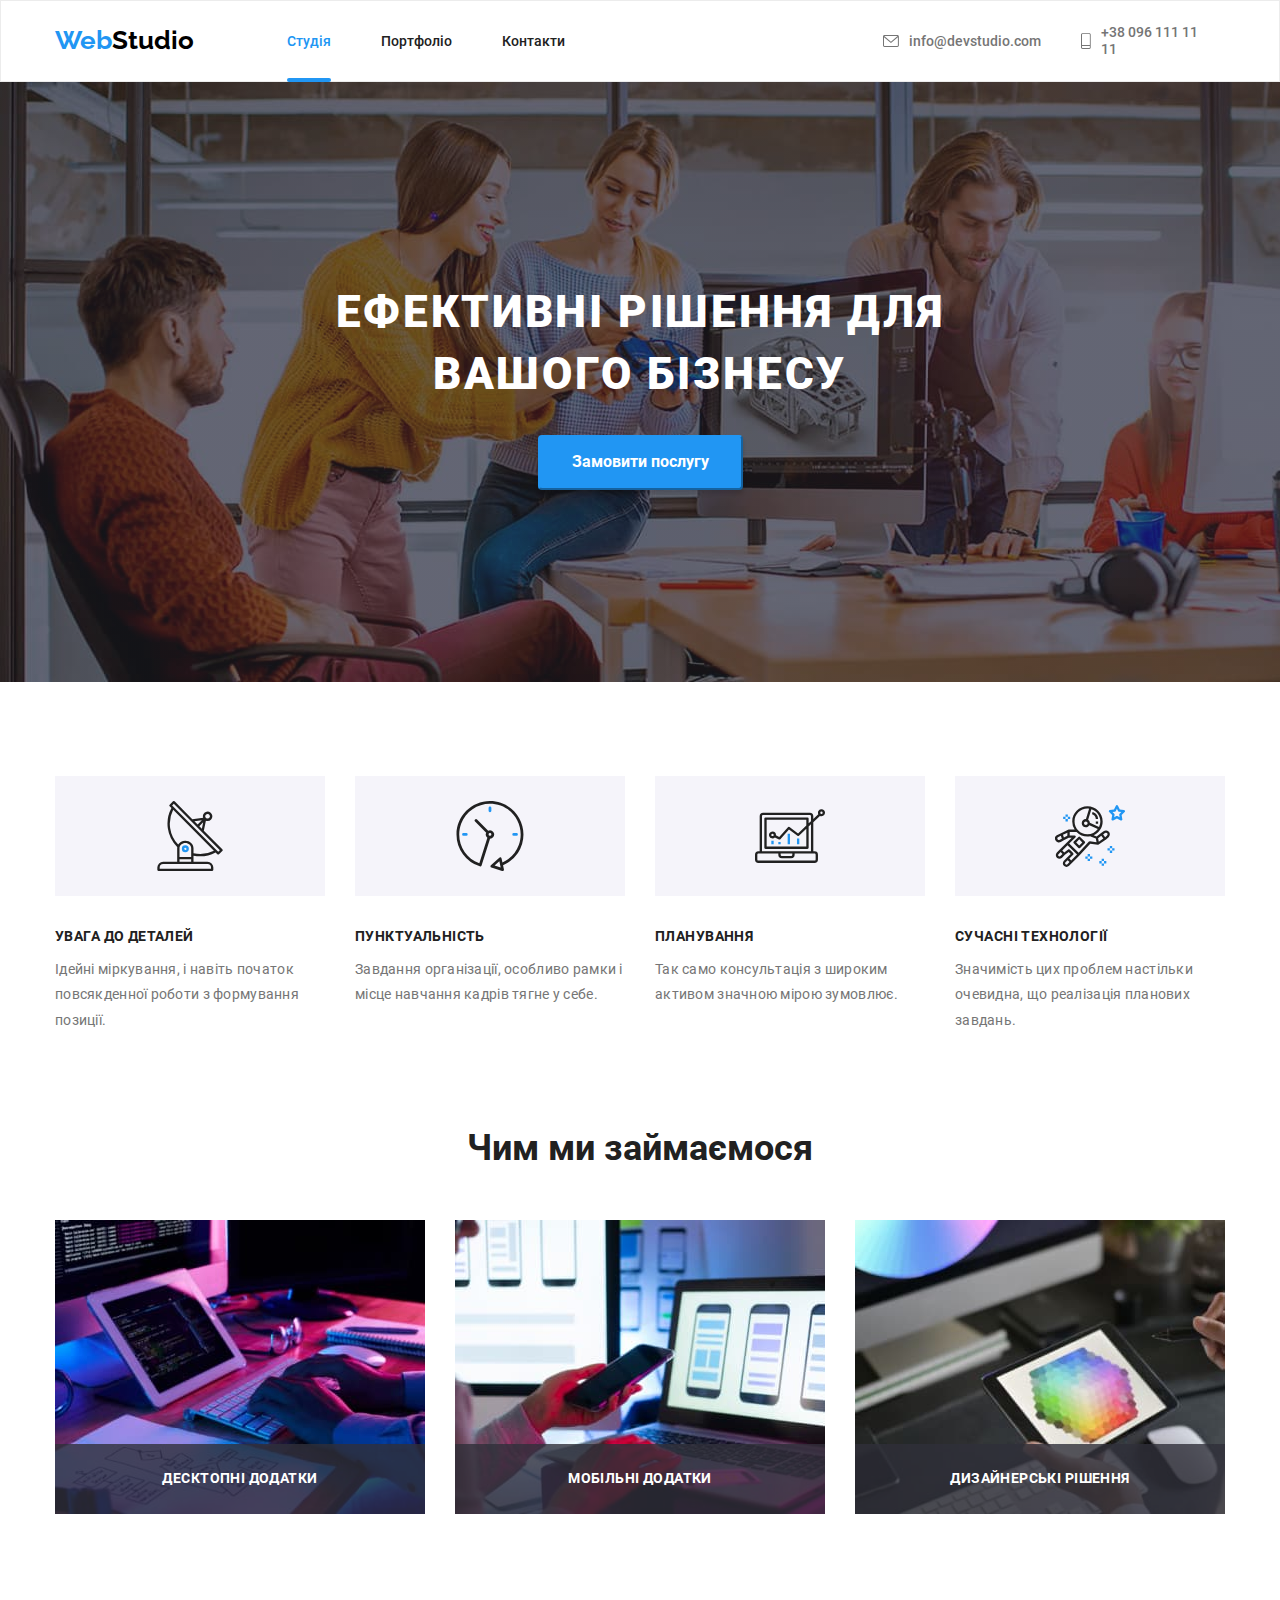
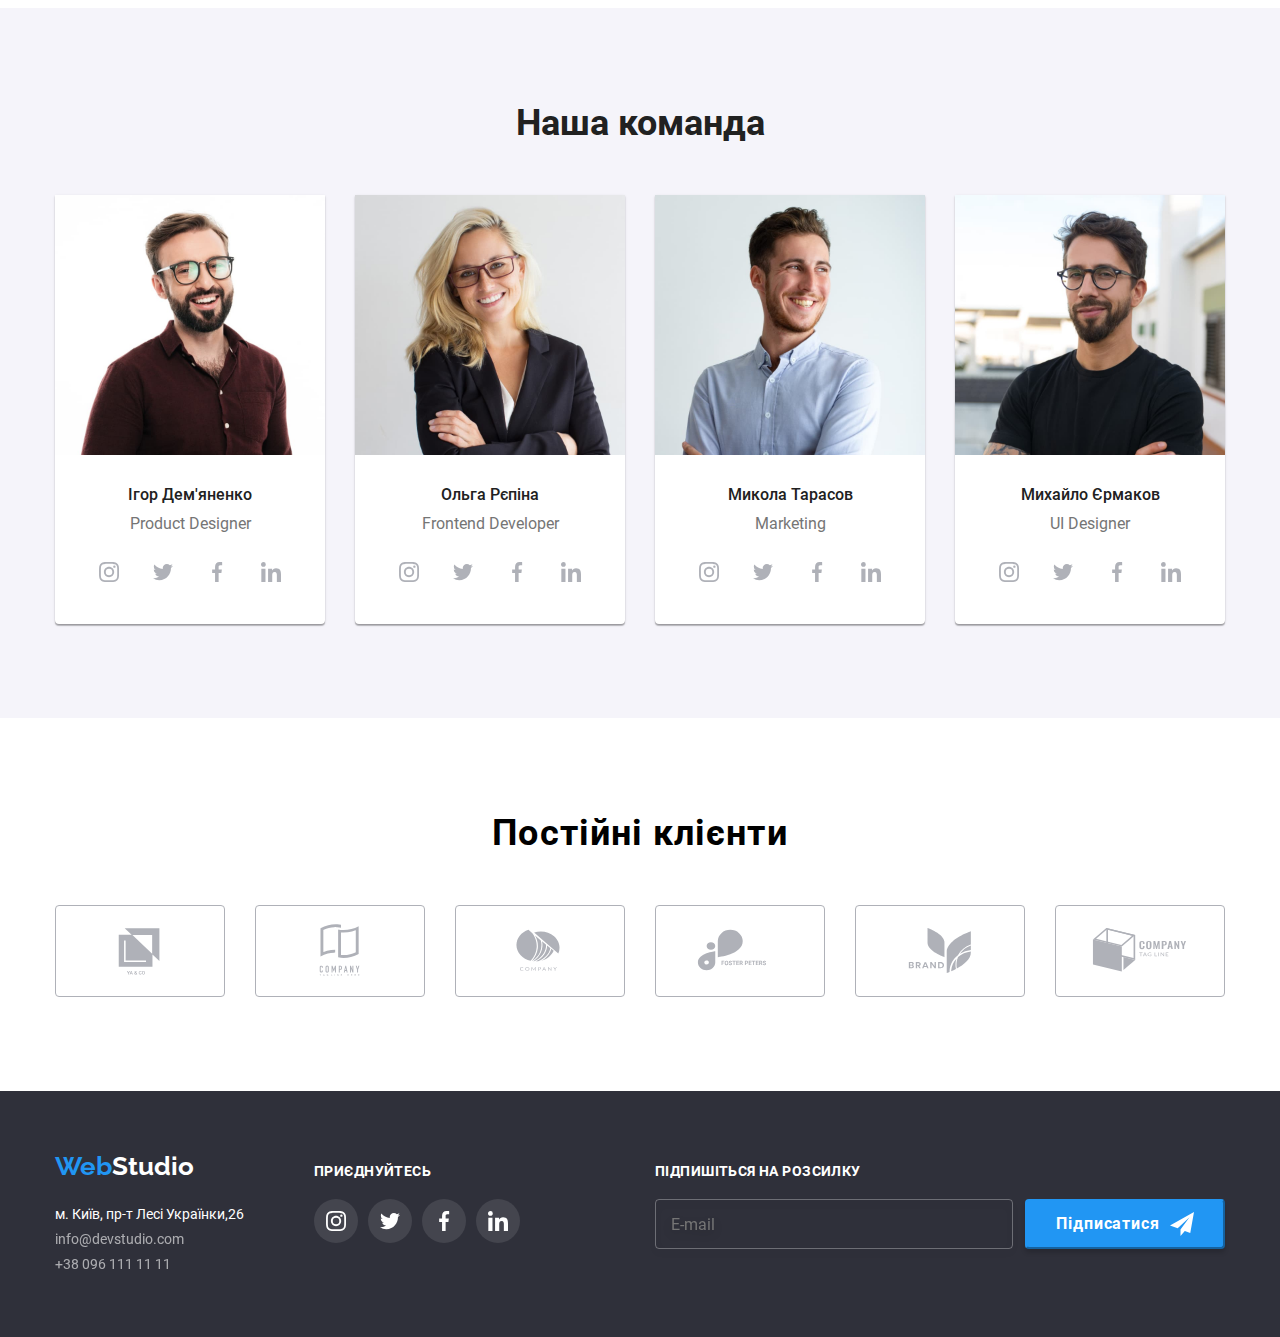
==== commit 892ad47b: "Final v2.0" ====
--- a/index.html
+++ b/index.html
@@ -306,7 +306,7 @@
         Web<span class="logo_light">Studio</span></a>
           <address>
             <ul class="footer__list">
-              <li><a class="footer__list_adress"target="_blank" href="https://goo.gl/maps/uGCBGbxVBMCukeLk7">м. Київ, пр-т Лесі Українки,26</a></li>
+              <li><a class="footer__list_adress" target="_blank" href="https://goo.gl/maps/uGCBGbxVBMCukeLk7">м. Київ, пр-т Лесі Українки,26</a></li>
               <li><a class="footer__list_adress footer__list_adress-contacts" href="mailto:info@devstudio.com">info@devstudio.com</a></li>
               <li><a class="footer__list_adress footer__list_adress-contacts" href="tell:+380961111111">+38 096 111 11 11</a></li>
                 </ul>
@@ -359,7 +359,6 @@
       </form>
     </div>
     </div>
-    </div>
     </footer>
   <div class="backdrop backdrop__is-hidden" data-modal>
     <div class="modal">
@@ -370,38 +369,38 @@
       </button>
       <p class="modal__title">Залиште свої дані, ми вам передзвонимо</p>
         <form class="modal__form">
-          <label>
+          <label class="modal__label">
             <span class="modal__span">Ім'я</span>
+          </label>
           <div class="modal__svg">
             <input class="modal__input" name="Ім'я" type="text" required pattern="[a-zA-Zа-яА-ЯІіЇї']+">
           <svg aria-label="Персона" width="18px" height="18px" class="modal__svg-img">
             <use href="./images/SVG/symbol-defs.svg#icon-person"></use>
           </svg>
         </div>
+        <label class="modal__label">
+          <span class="modal__span">Телефон</span>
         </label>
-        <label>
-          <span class="modal__span">Телефон</span>
           <div class="modal__svg">
           <input class="modal__input" name="Телефон" type="tel" required pattern="[0-9]{3}-[0-9]{3}-[0-9]{2}-[0-9]{2}" title="xxx-xxx-xx-xx">
           <svg aria-label="Телефон" width="18px" height="18px" class="modal__svg-img">
             <use href="./images/SVG/symbol-defs.svg#icon-phone-black"></use>
           </svg>
         </div>
+        <label class="modal__label">
+          <span class="modal__span">Пошта</span>
         </label>
-        <label>
-          <span class="modal__span">Пошта</span>
           <div class="modal__svg">
           <input class="modal__input" name="Пошта" type="email" required>
           <svg aria-label="Лист" width="18px" height="18px" class="modal__svg-img">
             <use href="./images/SVG/symbol-defs.svg#icon-email"></use>
           </svg>
         </div>
-        </label>
-        <label>
+        <label class="modal__label">
           <span class="modal__span">Коментар</span>
         <textarea class="modal__textarea" name="Коментар" placeholder="Введіть текст"></textarea>
       </label>
-      <label class="modal__checkbox">
+      <label class="modal__label modal__label_checkbox">
         <input class="modal__input-checkbox" type="checkbox" name="Умови договору" required>
         <svg class="modal__svg-border" width="16px" height="15px">
           <use href="./images/SVG/symbol-defs.svg#icon-Vector"></use>
--- a/css/main.min.css
+++ b/css/main.min.css
@@ -1 +1 @@
-:root{--logo-span: #000000;--buttons-links: #2196F3;--title-color: #212121;--txt-about: #757575;--adress-color: #FFFFFF;--buttons-bg: #F5F4FA;--background-color: #2F303A;--link-active: red;--border-color: #EEEEEE;--border-header-color: #ECECEC;--bg-main: #C4C4C4;--clients-border: #AFB1B8;--color-blue-two: #188CE8}@font-face{font-family:"Raleway";font-style:normal;font-weight:700;src:local("Raleway"),url("/fonts/raleway700/raleway-v28-latin_cyrillic-700.woff2") format("woff2"),url("/fonts/raleway700/raleway-v28-latin_cyrillic-700.woff") format("woff")}@font-face{font-family:"Roboto";font-style:normal;font-weight:400;src:local("Roboto"),url("/fonts/roboto400/roboto-v30-latin_cyrillic-regular.woff2") format("woff2"),url("/fonts/roboto400/roboto-v30-latin_cyrillic-regular.woff") format("woff")}@font-face{font-family:"Roboto";font-style:normal;font-weight:500;src:local("Roboto"),url("/fonts/roboto500/roboto-v30-latin_cyrillic-500.woff2") format("woff2"),url("/fonts/roboto500/roboto-v30-latin_cyrillic-500.woff") format("woff")}@font-face{font-family:"Roboto";font-style:normal;font-weight:700;src:local("Roboto"),url("/fonts/roboto700/roboto-v30-latin_cyrillic-700.woff2") format("woff2"),url("/fonts/roboto700/roboto-v30-latin_cyrillic-700.woff") format("woff")}@font-face{font-family:"Roboto";font-style:normal;font-weight:900;src:local("Roboto"),url("/fonts/roboto900/roboto-v30-latin_cyrillic-900.woff2") format("woff2"),url("/fonts/roboto900/roboto-v30-latin_cyrillic-900.woff") format("woff")}.backdrop__is-hidden{visibility:hidden;opacity:0;pointer-events:none}body{font-family:Roboto,sans-serif;color:var(--logo-span)}h1,h2,h3,h4,p{margin-top:0;margin-bottom:0}img{display:block;max-width:100%;height:auto}button,a{cursor:pointer}li{list-style-type:none}a{text-decoration:none}ul,ol{margin-top:0;margin-bottom:0;padding-left:0}.container{width:1200px;margin-left:auto;margin-right:auto;padding-left:15px;padding-right:15px}.button{display:flex;align-items:center;justify-content:center;font-weight:700;font-size:16px;line-height:1.9;color:var(--adress-color);border-radius:4px;padding-top:10px;padding-bottom:10px;padding-left:32px;padding-right:32px;border-color:var(--buttons-links);background-color:var(--buttons-links);box-shadow:0px 4px 4px rgba(0,0,0,.15)}.logo{font-family:Raleway,sans-serif;font-weight:700;font-size:26px;line-height:1.2;color:var(--buttons-links)}.backdrop{position:fixed;top:0;left:0;width:100%;height:100%;background-color:rgba(0,0,0,.2);z-index:100;transition:opacity 250ms cubic-bezier(0.4, 0, 0.2, 1),visibility 250ms cubic-bezier(0.4, 0, 0.2, 1)}.modal{padding:40px;position:absolute;top:50%;left:50%;transform:translate(-50%, -50%);width:528px;background-color:var(--adress-color);box-shadow:0px 1px 3px rgba(0,0,0,.12),0px 1px 1px rgba(0,0,0,.14),0px 2px 1px rgba(0,0,0,.2);border-radius:4px}.modal__btn-close{display:flex;align-items:center;justify-content:center;position:absolute;top:8px;right:8px;width:30px;height:30px;background-color:var(--adress-color);border:1px solid rgba(0,0,0,.1);border-radius:50%;transition:fill 250ms cubic-bezier(0.4, 0, 0.2, 1)}.modal__title{margin-bottom:12px;font-weight:700;font-size:20px;line-height:1.1;text-align:center;letter-spacing:.03em;color:var(--title-color)}.modal__form{display:flex;flex-direction:column;text-align:center}.modal__btn-close:hover{fill:var(--buttons-links)}.modal__span{display:block;text-align:left;margin-top:10px;margin-bottom:4px;font-size:12px;line-height:1.2;letter-spacing:.01em;color:var(--txt-about)}.modal__input{outline:none;width:100%;height:40px;padding-left:42px;border:1px solid rgba(33,33,33,.2);border-radius:4px;transition:border-color 250ms cubic-bezier(0.4, 0, 0.2, 1)}.modal__textarea{outline:none;width:100%;height:120px;border:1px solid rgba(33,33,33,.2);border-radius:4px;padding:12px 16px;resize:none;margin-bottom:20px;transition:border 250ms cubic-bezier(0.4, 0, 0.2, 1),border-radius 250ms cubic-bezier(0.4, 0, 0.2, 1)}.modal__textarea::placeholder{font-size:12px;line-height:1.2;letter-spacing:.01em;color:rgba(117,117,117,.5)}.modal__textarea:focus{border-color:var(--buttons-links)}.modal__svg{position:relative}.modal__svg-img{position:absolute;top:50%;left:12px;transform:translateY(-50%);fill:var(--title-color);transition:fill 250ms cubic-bezier(0.4, 0, 0.2, 1)}.modal__input-checkbox{appearance:none}.modal__link{text-decoration:underline;font-size:14px;line-height:1.8;letter-spacing:.03em;color:var(--buttons-links)}.modal__checkbox,.our-team__link{display:flex;align-items:center;justify-content:center}.modal__span-checkbox{font-size:14px;line-height:1.8;letter-spacing:.03em;color:var(--txt-about)}.modal__button_send{padding-left:52px;padding-right:52px;margin:auto;margin-top:30px;width:200px;height:50px;letter-spacing:.06em;transition:background-color 250ms cubic-bezier(0.4, 0, 0.2, 1)}.modal__button:hover{background-color:var(--color-blue-two)}.modal__input:focus{border:1px solid var(--buttons-links);border-radius:4px}.modal__input:focus+.modal__svg-img{fill:var(--buttons-links)}.modal__svg-border{cursor:pointer;margin-right:9px}.modal__svg-focus{display:none;cursor:pointer;margin-right:9px}.modal__input-checkbox:checked+.modal__svg-border{display:none}.modal__input-checkbox:checked~.modal__svg-focus{display:inline-block}.header{border:1px solid var(--border-header-color)}.container__flex{display:flex;align-items:center}.navigation{display:flex;align-items:center}.logo__header{margin-right:93px;padding-top:24px;padding-bottom:25px}.logo_dark{color:var(--logo-span)}.site-nav{align-items:center;display:flex}.site-nav__link{position:relative;font-weight:500;font-size:14px;line-height:1.2;color:var(--title-color);align-items:center;transition:color 250ms cubic-bezier(0.4, 0, 0.2, 1)}.site-nav__link:hover,.site-nav :focus{color:var(--buttons-links)}.site-nav__nav_list:not(:last-child){margin-right:50px}.site-nav__list:not(:last-child){margin-right:50px}.site-nav__link_accent::after{content:"";display:block;width:100%;height:4px;background-color:var(--buttons-links);border-radius:2px;position:absolute;margin-top:28px}.site-nav__link_accent{color:var(--buttons-links)}.auth-nav{display:flex;align-items:center;justify-content:flex-end}.auth-nav__position{margin-left:318px}.auth-nav__link:hover,.auth-nav :focus{color:var(--buttons-links);fill:var(--buttons-links)}.auth-nav__link{display:flex;font-weight:500;font-size:14px;line-height:1.2;color:var(--txt-about);align-items:center;margin-right:10px;transition:color 250ms cubic-bezier(0.4, 0, 0.2, 1),fill 250ms cubic-bezier(0.4, 0, 0.2, 1)}.auth-nav__icon{margin-right:10px;fill:currentColor}.auth-nav__tel{margin-left:30px}.main{background-color:var(--bg-main);background-repeat:no-repeat;background-image:linear-gradient(rgba(47, 48, 58, 0.4), rgba(47, 48, 58, 0.4)),url(../images/about/bgtitle.jpg);background-size:cover;max-width:1600px}.main__position{padding-bottom:200px;padding-top:200px}.main__container{display:flex;flex-direction:column;align-items:center;text-align:center}.main__title{width:696px;margin-bottom:30px;text-transform:uppercase;font-weight:900;font-size:44px;letter-spacing:.06em;line-height:1.4;color:var(--adress-color)}.about-us__position{padding-top:94px}.about-us__list{display:flex}.about-us__block{width:270px;height:120px;display:flex;align-items:center;justify-content:center;margin-bottom:30px;background-color:var(--buttons-bg)}.about-us__title{margin-bottom:10px;font-weight:700;font-size:14px;line-height:1.5;color:var(--title-color);letter-spacing:.03em}.about-us__element:not(:last-child){margin-right:30px}.about-us__description{font-size:14px;line-height:1.8;color:var(--txt-about);letter-spacing:.02em}.examples__position{padding-top:94px;padding-bottom:94px}.examples__list{display:flex}.examples__title{font-weight:700;font-size:36px;line-height:1.2;color:var(--title-color);margin-bottom:50px}.examples__element{position:relative}.examples__element:not(:last-child){margin-right:30px}.examples__description{display:flex;align-items:center;justify-content:center;position:absolute;bottom:0;width:100%;height:70px;background-color:rgba(47,48,58,.8);font-weight:700;font-size:14px;line-height:1.1;text-align:center;letter-spacing:.03em;text-transform:uppercase;color:var(--adress-color)}.container__position_xmpls{display:flex;flex-direction:column;text-align:center}.our-team{background-color:var(--buttons-bg)}.our-team__paddings{padding-top:94px;padding-bottom:94px}.our-team__logo{display:flex;gap:10px;padding-bottom:30px;justify-content:center}.our-team__link{fill:var(--clients-border);width:44px;height:44px;border-radius:50%;transition:background-color 250ms cubic-bezier(0.4, 0, 0.2, 1)}.our-team__link:hover,.our-team :focus{fill:var(--adress-color);background-color:var(--buttons-links)}.our-team__title{font-weight:700;font-size:36px;line-height:1.2;color:var(--title-color);margin-bottom:50px;text-align:center}.our-team__title{font-weight:700;font-size:36px;line-height:1.2;color:var(--title-color);margin-bottom:50px;text-align:center}.our-team__names{font-weight:500;font-size:16px;line-height:1.2;color:var(--title-color);padding-top:30px;margin-bottom:10px;text-align:center}.our-team__position{font-size:16px;line-height:1.2;color:var(--txt-about);margin-bottom:16px;text-align:center}.our-team__members{display:flex}.our-team__list:not(:last-child){margin-right:30px}.our-team__list{background-color:var(--adress-color);box-shadow:0px 1px 3px rgba(0,0,0,.12),0px 1px 1px rgba(0,0,0,.14),0px 2px 1px rgba(0,0,0,.2);border-radius:0px 0px 4px 4px}.container__position_ourt{display:flex;flex-direction:column}.our-clients__position{padding-top:94px;padding-bottom:94px}.our-clients__title{margin-bottom:50px;font-weight:700;font-size:36px;line-height:1.2;letter-spacing:.03em;text-align:center}.our-clients__list{display:flex;gap:30px}.our-clients__link{width:170px;height:92px;display:flex;align-items:center;justify-content:center;border:1px solid var(--clients-border);border-radius:4px;fill:#afb1b8;transition:fill 250ms cubic-bezier(0.4, 0, 0.2, 1),border-color 250ms cubic-bezier(0.4, 0, 0.2, 1)}.our-clients__link:hover,.our-clients :focus{fill:var(--buttons-links);border-color:var(--buttons-links)}.footer{background-color:var(--background-color)}.footer__position{padding-top:60px;padding-bottom:60px}.footer__contacts{display:flex;flex-direction:column}.footer__footer{margin-bottom:20px}.footer__list_adress{font-style:normal;font-size:14px;line-height:1.8;color:var(--adress-color);transition:color 250ms cubic-bezier(0.4, 0, 0.2, 1)}.footer__list_adress-contacts{font-size:14px;line-height:1.8;color:var(--adress-color);opacity:60%}.footer__list_adress:hover,.footer :focus{color:var(--buttons-links)}.container__position_foo{display:flex;align-items:flex-start}.logo__footer{margin-bottom:20px}.logo_light{color:var(--adress-color)}.invite{display:flex;flex-direction:column}.invite__position{margin-left:70px;margin-right:93px}.invite__title{font-weight:700;font-size:14px;line-height:1.2;letter-spacing:.03em;text-transform:uppercase;color:var(--adress-color);padding-top:12px;margin-bottom:20px}.invite__list{padding-bottom:0;display:flex;gap:10px;padding-bottom:30px;justify-content:center}.invite__link{display:flex;align-items:center;justify-content:center;width:44px;height:44px;border-radius:50%;background:rgba(255,255,255,.1);fill:var(--adress-color);transition:background-color 250ms cubic-bezier(0.4, 0, 0.2, 1)}.invite__link:hover,.invite :focus{background-color:var(--buttons-links)}.invite-button{display:flex;align-items:flex-end}.invite-button__text{display:block;font-weight:700;font-size:14px;line-height:1.2;letter-spacing:.03em;text-transform:uppercase;color:var(--adress-color);margin-bottom:20px;margin-top:12px}.invite-button__input{width:358px;height:50px;border:1px solid rgba(255,255,255,.3);filter:drop-shadow(0px 4px 4px rgba(0, 0, 0, 0.15));border-radius:4px;outline:none;background-color:rgba(0,0,0,0);margin-right:12px;padding:15px;color:var(--adress-color)}.invite-button__footer{width:200px;height:50px;letter-spacing:.06em;display:flex;align-items:center;padding:0 28px;gap:10px}.buttons__description-buttons:hover,.buttons :focus{box-shadow:0px 3px 1px rgba(0,0,0,.1),0px 1px 2px rgba(0,0,0,.08),0px 2px 2px rgba(0,0,0,.12);background-color:var(--buttons-links);color:var(--adress-color)}.buttons__position{padding-top:94px;padding-bottom:50px}.buttons__description-buttons{font-weight:500;font-size:16px;line-height:1.6;color:var(--title-color);border-radius:4px;border:none;transition:box-shadow 250ms cubic-bezier(0.4, 0, 0.2, 1),color 250ms cubic-bezier(0.4, 0, 0.2, 1),background-color 250ms cubic-bezier(0.4, 0, 0.2, 1);padding-top:6px;padding-bottom:6px;padding-right:22px;padding-left:22px}.buttons__container{display:flex;flex-direction:column}.buttons__title{display:none}.buttons__description{display:flex;justify-content:center;margin-bottom:50px}.buttons__list:not(:last-child){margin-right:8px}.our-projects{display:flex;flex-wrap:wrap}.our-projects__block{border-bottom:1px solid var(--border-color);border-left:1px solid var(--border-color);border-right:1px solid var(--border-color);padding-left:24px;padding-right:24px;padding-bottom:20px;padding-top:20px}.our-projects__link{display:block;transition:box-shadow 250ms cubic-bezier(0.4, 0, 0.2, 1)}.our-projects__link:hover,.our-projects :focus{box-shadow:0px 1px 1px rgba(0,0,0,.12),0px 4px 4px rgba(0,0,0,.06),1px 4px 6px rgba(0,0,0,.16)}.our-projects__list:not(:nth-child(3n)){margin-right:30px}.our-projects__list:not(:nth-child(n+7)){margin-bottom:30px}.our-projects__title{font-weight:700;font-size:18px;line-height:2;margin-bottom:4px;color:var(--title-color)}.our-projects__description{font-size:16px;line-height:1.9;color:var(--txt-about)}.our-projects__img{position:relative;overflow:hidden}.our-projects__about{position:absolute;top:0;left:0;width:100%;height:100%;transform:translateY(101%);transition:transform 250ms cubic-bezier(0.4, 0, 0.2, 1);font-size:18px;line-height:1.6;letter-spacing:.03em;color:var(--adress-color);background-color:rgba(33,150,243,.9);padding-top:63px;padding-bottom:63px;padding-left:24px;padding-right:24px}.our-projects__link:hover .our-projects__about{transform:translateY(0%)}/*# sourceMappingURL=main.min.css.map */+:root{--logo-span: #000000;--buttons-links: #2196F3;--title-color: #212121;--txt-about: #757575;--adress-color: #FFFFFF;--buttons-bg: #F5F4FA;--background-color: #2F303A;--link-active: red;--border-color: #EEEEEE;--border-header-color: #ECECEC;--bg-main: #C4C4C4;--clients-border: #AFB1B8;--color-blue-two: #188CE8}@font-face{font-family:"Raleway";font-style:normal;font-weight:700;src:local("Raleway"),url("/fonts/raleway700/raleway-v28-latin_cyrillic-700.woff2") format("woff2"),url("/fonts/raleway700/raleway-v28-latin_cyrillic-700.woff") format("woff")}@font-face{font-family:"Roboto";font-style:normal;font-weight:400;src:local("Roboto"),url("/fonts/roboto400/roboto-v30-latin_cyrillic-regular.woff2") format("woff2"),url("/fonts/roboto400/roboto-v30-latin_cyrillic-regular.woff") format("woff")}@font-face{font-family:"Roboto";font-style:normal;font-weight:500;src:local("Roboto"),url("/fonts/roboto500/roboto-v30-latin_cyrillic-500.woff2") format("woff2"),url("/fonts/roboto500/roboto-v30-latin_cyrillic-500.woff") format("woff")}@font-face{font-family:"Roboto";font-style:normal;font-weight:700;src:local("Roboto"),url("/fonts/roboto700/roboto-v30-latin_cyrillic-700.woff2") format("woff2"),url("/fonts/roboto700/roboto-v30-latin_cyrillic-700.woff") format("woff")}@font-face{font-family:"Roboto";font-style:normal;font-weight:900;src:local("Roboto"),url("/fonts/roboto900/roboto-v30-latin_cyrillic-900.woff2") format("woff2"),url("/fonts/roboto900/roboto-v30-latin_cyrillic-900.woff") format("woff")}.backdrop__is-hidden{visibility:hidden;opacity:0;pointer-events:none}body{font-family:Roboto,sans-serif;color:var(--logo-span)}h1,h2,h3,h4,p{margin-top:0;margin-bottom:0}img{display:block;max-width:100%;height:auto}button,a{cursor:pointer}li{list-style-type:none}a{text-decoration:none}ul,ol{margin-top:0;margin-bottom:0;padding-left:0}.container{width:1200px;margin-left:auto;margin-right:auto;padding-left:15px;padding-right:15px}.button{display:flex;align-items:center;justify-content:center;font-weight:700;font-size:16px;line-height:1.9;color:var(--adress-color);border-radius:4px;padding-top:10px;padding-bottom:10px;padding-left:32px;padding-right:32px;border-color:var(--buttons-links);background-color:var(--buttons-links);box-shadow:0px 4px 4px rgba(0,0,0,.15)}.logo{font-family:Raleway,sans-serif;font-weight:700;font-size:26px;line-height:1.2;color:var(--buttons-links)}.backdrop{position:fixed;top:0;left:0;width:100%;height:100%;background-color:rgba(0,0,0,.2);z-index:100;transition:opacity 250ms cubic-bezier(0.4, 0, 0.2, 1),visibility 250ms cubic-bezier(0.4, 0, 0.2, 1)}.modal{padding:40px;position:absolute;top:50%;left:50%;transform:translate(-50%, -50%);width:528px;background-color:var(--adress-color);box-shadow:0px 1px 3px rgba(0,0,0,.12),0px 1px 1px rgba(0,0,0,.14),0px 2px 1px rgba(0,0,0,.2);border-radius:4px}.modal__btn-close{display:flex;align-items:center;justify-content:center;position:absolute;top:8px;right:8px;width:30px;height:30px;background-color:var(--adress-color);border:1px solid rgba(0,0,0,.1);border-radius:50%;transition:fill 250ms cubic-bezier(0.4, 0, 0.2, 1)}.modal__title{margin-bottom:12px;font-weight:700;font-size:20px;line-height:1.1;text-align:center;letter-spacing:.03em;color:var(--title-color)}.modal__form{display:flex;flex-direction:column;text-align:center}.modal__btn-close:hover{fill:var(--buttons-links)}.modal__span{display:block;text-align:left;margin-bottom:4px;font-size:12px;line-height:1.2;letter-spacing:.01em;color:var(--txt-about)}.modal__input{outline:none;width:100%;height:40px;padding-left:42px;border:1px solid rgba(33,33,33,.2);border-radius:4px;transition:border-color 250ms cubic-bezier(0.4, 0, 0.2, 1)}.modal__textarea{margin-bottom:20px;outline:none;width:100%;height:120px;border:1px solid rgba(33,33,33,.2);border-radius:4px;padding:12px 16px;resize:none;transition:border 250ms cubic-bezier(0.4, 0, 0.2, 1),border-radius 250ms cubic-bezier(0.4, 0, 0.2, 1)}.modal__textarea::placeholder{font-size:12px;line-height:1.2;letter-spacing:.01em;color:rgba(117,117,117,.5)}.modal__textarea:focus{border-color:var(--buttons-links)}.modal__svg{position:relative;margin-bottom:10px}.modal__svg-img{position:absolute;top:50%;left:12px;transform:translateY(-50%);fill:var(--title-color);transition:fill 250ms cubic-bezier(0.4, 0, 0.2, 1)}.modal__input-checkbox{appearance:none}.modal__link{text-decoration:underline;font-size:14px;line-height:1.8;letter-spacing:.03em;color:var(--buttons-links)}.modal__label_checkbox{display:flex;align-items:center;justify-content:center;margin-bottom:0}.modal__span-checkbox{font-size:14px;line-height:1.8;letter-spacing:.03em;color:var(--txt-about)}.modal__button_send{padding-left:52px;padding-right:52px;margin:auto;margin-top:30px;width:200px;height:50px;letter-spacing:.06em;transition:background-color 250ms cubic-bezier(0.4, 0, 0.2, 1)}.modal__button:hover{background-color:var(--color-blue-two)}.modal__input:focus{border:1px solid var(--buttons-links);border-radius:4px}.modal__input:focus+.modal__svg-img{fill:var(--buttons-links)}.modal__svg-border{cursor:pointer;margin-right:9px}.modal__svg-focus{display:none;cursor:pointer;margin-right:9px}.modal__input-checkbox:checked+.modal__svg-border{display:none}.modal__input-checkbox:checked~.modal__svg-focus{display:inline-block}.header{border:1px solid var(--border-header-color)}.container__flex{display:flex;align-items:center}.navigation{display:flex;align-items:center}.logo__header{margin-right:93px;padding-top:24px;padding-bottom:25px}.logo_dark{color:var(--logo-span)}.site-nav{align-items:center;display:flex}.site-nav__link{position:relative;font-weight:500;font-size:14px;line-height:1.2;color:var(--title-color);align-items:center;transition:color 250ms cubic-bezier(0.4, 0, 0.2, 1)}.site-nav__link:hover,.site-nav :focus{color:var(--buttons-links)}.site-nav__nav_list:not(:last-child){margin-right:50px}.site-nav__list:not(:last-child){margin-right:50px}.site-nav__link_accent::after{content:"";display:block;width:100%;height:4px;background-color:var(--buttons-links);border-radius:2px;position:absolute;margin-top:28px}.site-nav__link_accent{color:var(--buttons-links)}.auth-nav{display:flex;align-items:center;justify-content:flex-end}.auth-nav__position{margin-left:318px}.auth-nav__link:hover,.auth-nav :focus{color:var(--buttons-links);fill:var(--buttons-links)}.auth-nav__link{display:flex;font-weight:500;font-size:14px;line-height:1.2;color:var(--txt-about);align-items:center;margin-right:10px;transition:color 250ms cubic-bezier(0.4, 0, 0.2, 1),fill 250ms cubic-bezier(0.4, 0, 0.2, 1)}.auth-nav__icon{margin-right:10px;fill:currentColor}.auth-nav__tel{margin-left:30px}.main{background-color:var(--bg-main);background-repeat:no-repeat;background-image:linear-gradient(rgba(47, 48, 58, 0.4), rgba(47, 48, 58, 0.4)),url(../images/about/bgtitle.jpg);background-size:cover;max-width:1600px;height:600px;margin:0 auto}.main__position{padding-bottom:200px;padding-top:200px}.main__container{display:flex;flex-direction:column;align-items:center;text-align:center}.main__title{width:696px;margin-bottom:30px;text-transform:uppercase;font-weight:900;font-size:44px;letter-spacing:.06em;line-height:1.4;color:var(--adress-color)}.about-us__position{padding-top:94px}.about-us__list{display:flex}.about-us__block{width:270px;height:120px;display:flex;align-items:center;justify-content:center;margin-bottom:30px;background-color:var(--buttons-bg)}.about-us__title{margin-bottom:10px;font-weight:700;font-size:14px;line-height:1.5;color:var(--title-color);letter-spacing:.03em}.about-us__element:not(:last-child){margin-right:30px}.about-us__description{font-size:14px;line-height:1.8;color:var(--txt-about);letter-spacing:.02em}.examples__position{padding-top:94px;padding-bottom:94px}.examples__list{display:flex}.examples__title{font-weight:700;font-size:36px;line-height:1.2;color:var(--title-color);margin-bottom:50px}.examples__element{position:relative}.examples__element:not(:last-child){margin-right:30px}.examples__description{display:flex;align-items:center;justify-content:center;position:absolute;bottom:0;width:100%;height:70px;background-color:rgba(47,48,58,.8);font-weight:700;font-size:14px;line-height:1.1;text-align:center;letter-spacing:.03em;text-transform:uppercase;color:var(--adress-color)}.container__position_xmpls{display:flex;flex-direction:column;text-align:center}.our-team{background-color:var(--buttons-bg)}.our-team__paddings{padding-top:94px;padding-bottom:94px}.our-team__logo{display:flex;gap:10px;padding-bottom:30px;justify-content:center}.our-team__link{display:flex;align-items:center;justify-content:center;fill:var(--clients-border);width:44px;height:44px;border-radius:50%;transition:background-color 250ms cubic-bezier(0.4, 0, 0.2, 1)}.our-team__link:hover,.our-team :focus{fill:var(--adress-color);background-color:var(--buttons-links)}.our-team__title{font-weight:700;font-size:36px;line-height:1.2;color:var(--title-color);margin-bottom:50px;text-align:center}.our-team__title{font-weight:700;font-size:36px;line-height:1.2;color:var(--title-color);margin-bottom:50px;text-align:center}.our-team__names{font-weight:500;font-size:16px;line-height:1.2;color:var(--title-color);padding-top:30px;margin-bottom:10px;text-align:center}.our-team__position{font-size:16px;line-height:1.2;color:var(--txt-about);margin-bottom:16px;text-align:center}.our-team__members{display:flex}.our-team__list:not(:last-child){margin-right:30px}.our-team__list{background-color:var(--adress-color);box-shadow:0px 1px 3px rgba(0,0,0,.12),0px 1px 1px rgba(0,0,0,.14),0px 2px 1px rgba(0,0,0,.2);border-radius:0px 0px 4px 4px}.container__position_ourt{display:flex;flex-direction:column}.our-clients__position{padding-top:94px;padding-bottom:94px}.our-clients__title{margin-bottom:50px;font-weight:700;font-size:36px;line-height:1.2;letter-spacing:.03em;text-align:center}.our-clients__list{display:flex;gap:30px}.our-clients__link{width:170px;height:92px;display:flex;align-items:center;justify-content:center;border:1px solid var(--clients-border);border-radius:4px;fill:#afb1b8;transition:fill 250ms cubic-bezier(0.4, 0, 0.2, 1),border-color 250ms cubic-bezier(0.4, 0, 0.2, 1)}.our-clients__link:hover,.our-clients :focus{fill:var(--buttons-links);border-color:var(--buttons-links)}.footer{background-color:var(--background-color)}.footer__position{padding-top:60px;padding-bottom:60px}.footer__contacts{display:flex;flex-direction:column}.footer__footer{margin-bottom:20px}.footer__list_adress{font-style:normal;font-size:14px;line-height:1.8;color:var(--adress-color);transition:color 250ms cubic-bezier(0.4, 0, 0.2, 1)}.footer__list_adress-contacts{font-size:14px;line-height:1.8;color:var(--adress-color);opacity:60%}.footer__list_adress:hover,.footer :focus{color:var(--buttons-links)}.container__position_foo{display:flex;align-items:flex-start}.logo__footer{margin-bottom:20px}.logo_light{color:var(--adress-color)}.invite{display:flex;flex-direction:column}.invite__position{margin-left:70px;margin-right:auto}.invite__title{font-weight:700;font-size:14px;line-height:1.2;letter-spacing:.03em;text-transform:uppercase;color:var(--adress-color);padding-top:12px;margin-bottom:20px}.invite__list{padding-bottom:0;display:flex;gap:10px;padding-bottom:30px;justify-content:center}.invite__link{display:flex;align-items:center;justify-content:center;width:44px;height:44px;border-radius:50%;background:rgba(255,255,255,.1);fill:var(--adress-color);transition:background-color 250ms cubic-bezier(0.4, 0, 0.2, 1)}.invite__link:hover,.invite :focus{background-color:var(--buttons-links)}.invite-button{display:flex;align-items:flex-end}.invite-button__text{display:block;font-weight:700;font-size:14px;line-height:1.2;letter-spacing:.03em;text-transform:uppercase;color:var(--adress-color);margin-bottom:20px;margin-top:12px}.invite-button__input{width:358px;height:50px;border:1px solid rgba(255,255,255,.3);filter:drop-shadow(0px 4px 4px rgba(0, 0, 0, 0.15));border-radius:4px;outline:none;background-color:rgba(0,0,0,0);margin-right:12px;padding:15px;color:var(--adress-color)}.invite-button__footer{width:200px;height:50px;letter-spacing:.06em;display:flex;align-items:center;padding:0 28px;gap:10px}.buttons__description-buttons:hover,.buttons :focus{box-shadow:0px 3px 1px rgba(0,0,0,.1),0px 1px 2px rgba(0,0,0,.08),0px 2px 2px rgba(0,0,0,.12);background-color:var(--buttons-links);color:var(--adress-color)}.buttons__position{padding-top:94px;padding-bottom:50px}.buttons__description-buttons{font-weight:500;font-size:16px;line-height:1.6;color:var(--title-color);border-radius:4px;border:none;transition:box-shadow 250ms cubic-bezier(0.4, 0, 0.2, 1),color 250ms cubic-bezier(0.4, 0, 0.2, 1),background-color 250ms cubic-bezier(0.4, 0, 0.2, 1);padding-top:6px;padding-bottom:6px;padding-right:22px;padding-left:22px}.buttons__container{display:flex;flex-direction:column}.buttons__title{display:none}.buttons__description{display:flex;justify-content:center;margin-bottom:50px}.buttons__list:not(:last-child){margin-right:8px}.our-projects{display:flex;flex-wrap:wrap}.our-projects__block{border-bottom:1px solid var(--border-color);border-left:1px solid var(--border-color);border-right:1px solid var(--border-color);padding-left:24px;padding-right:24px;padding-bottom:20px;padding-top:20px}.our-projects__link{display:block;transition:box-shadow 250ms cubic-bezier(0.4, 0, 0.2, 1)}.our-projects__link:hover,.our-projects :focus{box-shadow:0px 1px 1px rgba(0,0,0,.12),0px 4px 4px rgba(0,0,0,.06),1px 4px 6px rgba(0,0,0,.16)}.our-projects__list:not(:nth-child(3n)){margin-right:30px}.our-projects__list:not(:nth-child(n+7)){margin-bottom:30px}.our-projects__title{font-weight:700;font-size:18px;line-height:2;margin-bottom:4px;color:var(--title-color)}.our-projects__description{font-size:16px;line-height:1.9;color:var(--txt-about)}.our-projects__img{position:relative;overflow:hidden}.our-projects__about{position:absolute;top:0;left:0;width:100%;height:100%;transform:translateY(101%);transition:transform 250ms cubic-bezier(0.4, 0, 0.2, 1);font-size:18px;line-height:1.6;letter-spacing:.03em;color:var(--adress-color);background-color:rgba(33,150,243,.9);padding-top:63px;padding-bottom:63px;padding-left:24px;padding-right:24px}.our-projects__link:hover .our-projects__about{transform:translateY(0%)}/*# sourceMappingURL=main.min.css.map */